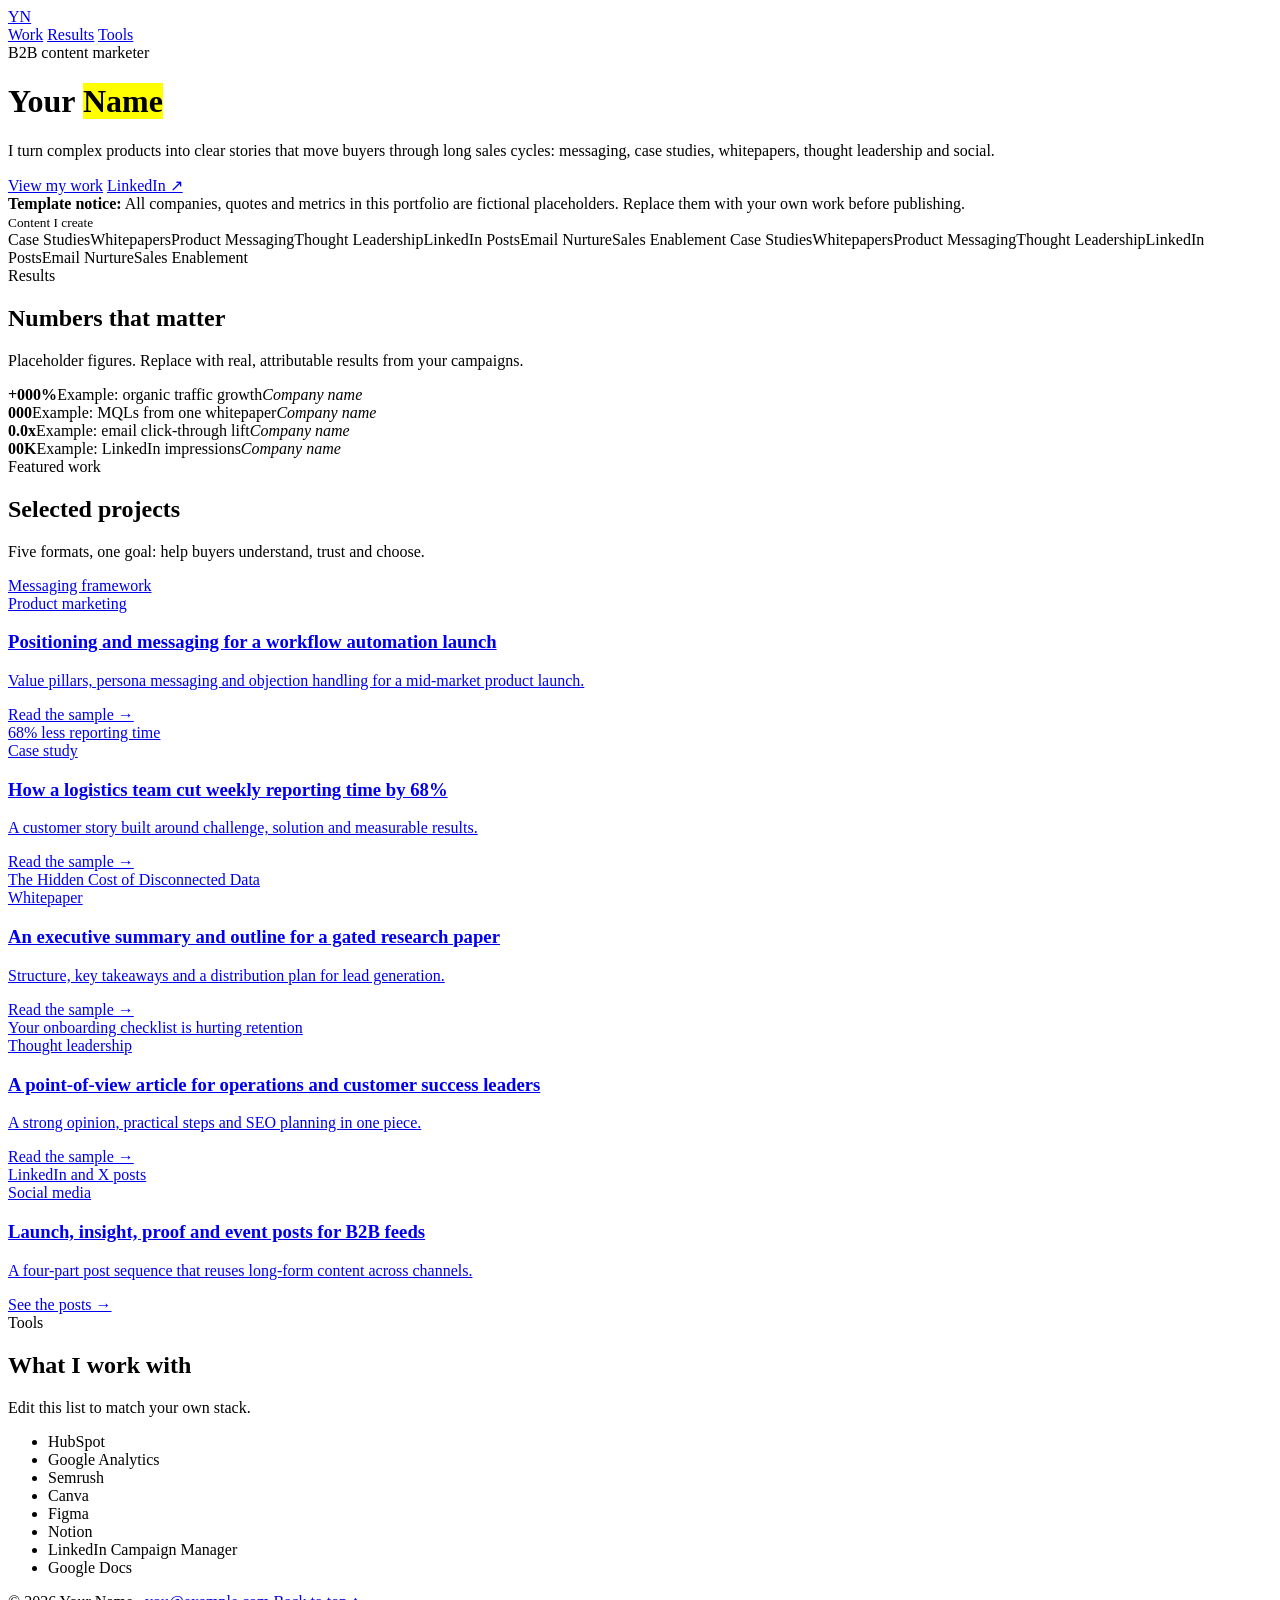
==== index.html @ 225fb0d8 "Add files via upload" ====
<!doctype html>
<html lang="en">
<head>
<meta charset="utf-8">
<meta name="viewport" content="width=device-width, initial-scale=1">
<title>Your Name | B2B Marketing Content Portfolio</title>
<meta name="description" content="B2B content marketer specializing in product marketing, case studies, whitepapers, thought leadership and social media.">
<link rel="stylesheet" href="assets/style.css">
</head>
<body id="top">
<header class="site">
  <div class="wrap">
    <a class="brand" href="#top" aria-label="Back to top">YN</a>
    <nav>
      <a href="#work">Work</a>
      <a href="#results">Results</a>
      <a href="#tools">Tools</a>
    </nav>
  </div>
</header>

<main>
  <div class="wrap hero">
    <span class="eyebrow">B2B content marketer</span>
    <h1>Your <mark>Name</mark></h1>
    <p class="lead">I turn complex products into clear stories that move buyers through long sales cycles: messaging, case studies, whitepapers, thought leadership and social.</p>
    <a class="btn" href="#work">View my work</a>
    <a class="btn ghost" href="https://www.linkedin.com/in/your-profile">LinkedIn &#8599;</a>
    <div class="notice"><strong>Template notice:</strong> All companies, quotes and metrics in this portfolio are fictional placeholders. Replace them with your own work before publishing.</div>
  </div>

  <div class="strip" aria-label="Formats and industries">
    <small>Content I create</small>
    <div class="track">
      <span>Case Studies</span><span>Whitepapers</span><span>Product Messaging</span><span>Thought Leadership</span><span>LinkedIn Posts</span><span>Email Nurture</span><span>Sales Enablement</span>
      <span>Case Studies</span><span>Whitepapers</span><span>Product Messaging</span><span>Thought Leadership</span><span>LinkedIn Posts</span><span>Email Nurture</span><span>Sales Enablement</span>
    </div>
  </div>

  <div class="wrap">
    <section id="results">
      <span class="eyebrow">Results</span>
      <h2>Numbers that matter</h2>
      <p class="sub">Placeholder figures. Replace with real, attributable results from your campaigns.</p>
      <div class="metrics">
        <div class="metric"><b>+000%</b><span>Example: organic traffic growth</span><em>Company name</em></div>
        <div class="metric"><b>000</b><span>Example: MQLs from one whitepaper</span><em>Company name</em></div>
        <div class="metric"><b>0.0x</b><span>Example: email click-through lift</span><em>Company name</em></div>
        <div class="metric"><b>00K</b><span>Example: LinkedIn impressions</span><em>Company name</em></div>
      </div>
    </section>

    <section id="work">
      <span class="eyebrow">Featured work</span>
      <h2>Selected projects</h2>
      <p class="sub">Five formats, one goal: help buyers understand, trust and choose.</p>

      <a class="work-row" href="work/product-messaging.html">
        <div class="thumb t1">Messaging framework</div>
        <div>
          <span class="tag">Product marketing</span>
          <h3>Positioning and messaging for a workflow automation launch</h3>
          <p>Value pillars, persona messaging and objection handling for a mid-market product launch.</p>
          <span class="more">Read the sample &rarr;</span>
        </div>
      </a>

      <a class="work-row" href="work/case-study.html">
        <div class="thumb t2">68% less reporting time</div>
        <div>
          <span class="tag">Case study</span>
          <h3>How a logistics team cut weekly reporting time by 68%</h3>
          <p>A customer story built around challenge, solution and measurable results.</p>
          <span class="more">Read the sample &rarr;</span>
        </div>
      </a>

      <a class="work-row" href="work/whitepaper.html">
        <div class="thumb t3">The Hidden Cost of Disconnected Data</div>
        <div>
          <span class="tag">Whitepaper</span>
          <h3>An executive summary and outline for a gated research paper</h3>
          <p>Structure, key takeaways and a distribution plan for lead generation.</p>
          <span class="more">Read the sample &rarr;</span>
        </div>
      </a>

      <a class="work-row" href="work/blog-post.html">
        <div class="thumb t4">Your onboarding checklist is hurting retention</div>
        <div>
          <span class="tag">Thought leadership</span>
          <h3>A point-of-view article for operations and customer success leaders</h3>
          <p>A strong opinion, practical steps and SEO planning in one piece.</p>
          <span class="more">Read the sample &rarr;</span>
        </div>
      </a>

      <a class="work-row" href="work/social-posts.html">
        <div class="thumb t5">LinkedIn and X posts</div>
        <div>
          <span class="tag">Social media</span>
          <h3>Launch, insight, proof and event posts for B2B feeds</h3>
          <p>A four-part post sequence that reuses long-form content across channels.</p>
          <span class="more">See the posts &rarr;</span>
        </div>
      </a>
    </section>

    <section id="tools">
      <span class="eyebrow">Tools</span>
      <h2>What I work with</h2>
      <p class="sub">Edit this list to match your own stack.</p>
      <ul class="tools">
        <li>HubSpot</li><li>Google Analytics</li><li>Semrush</li><li>Canva</li><li>Figma</li><li>Notion</li><li>LinkedIn Campaign Manager</li><li>Google Docs</li>
      </ul>
    </section>
  </div>
</main>

<footer>
  <div class="wrap">
    <span>&copy; 2026 Your Name &middot; <a href="mailto:you@example.com">you@example.com</a></span>
    <a href="#top">Back to top &uarr;</a>
  </div>
</footer>
</body>
</html>
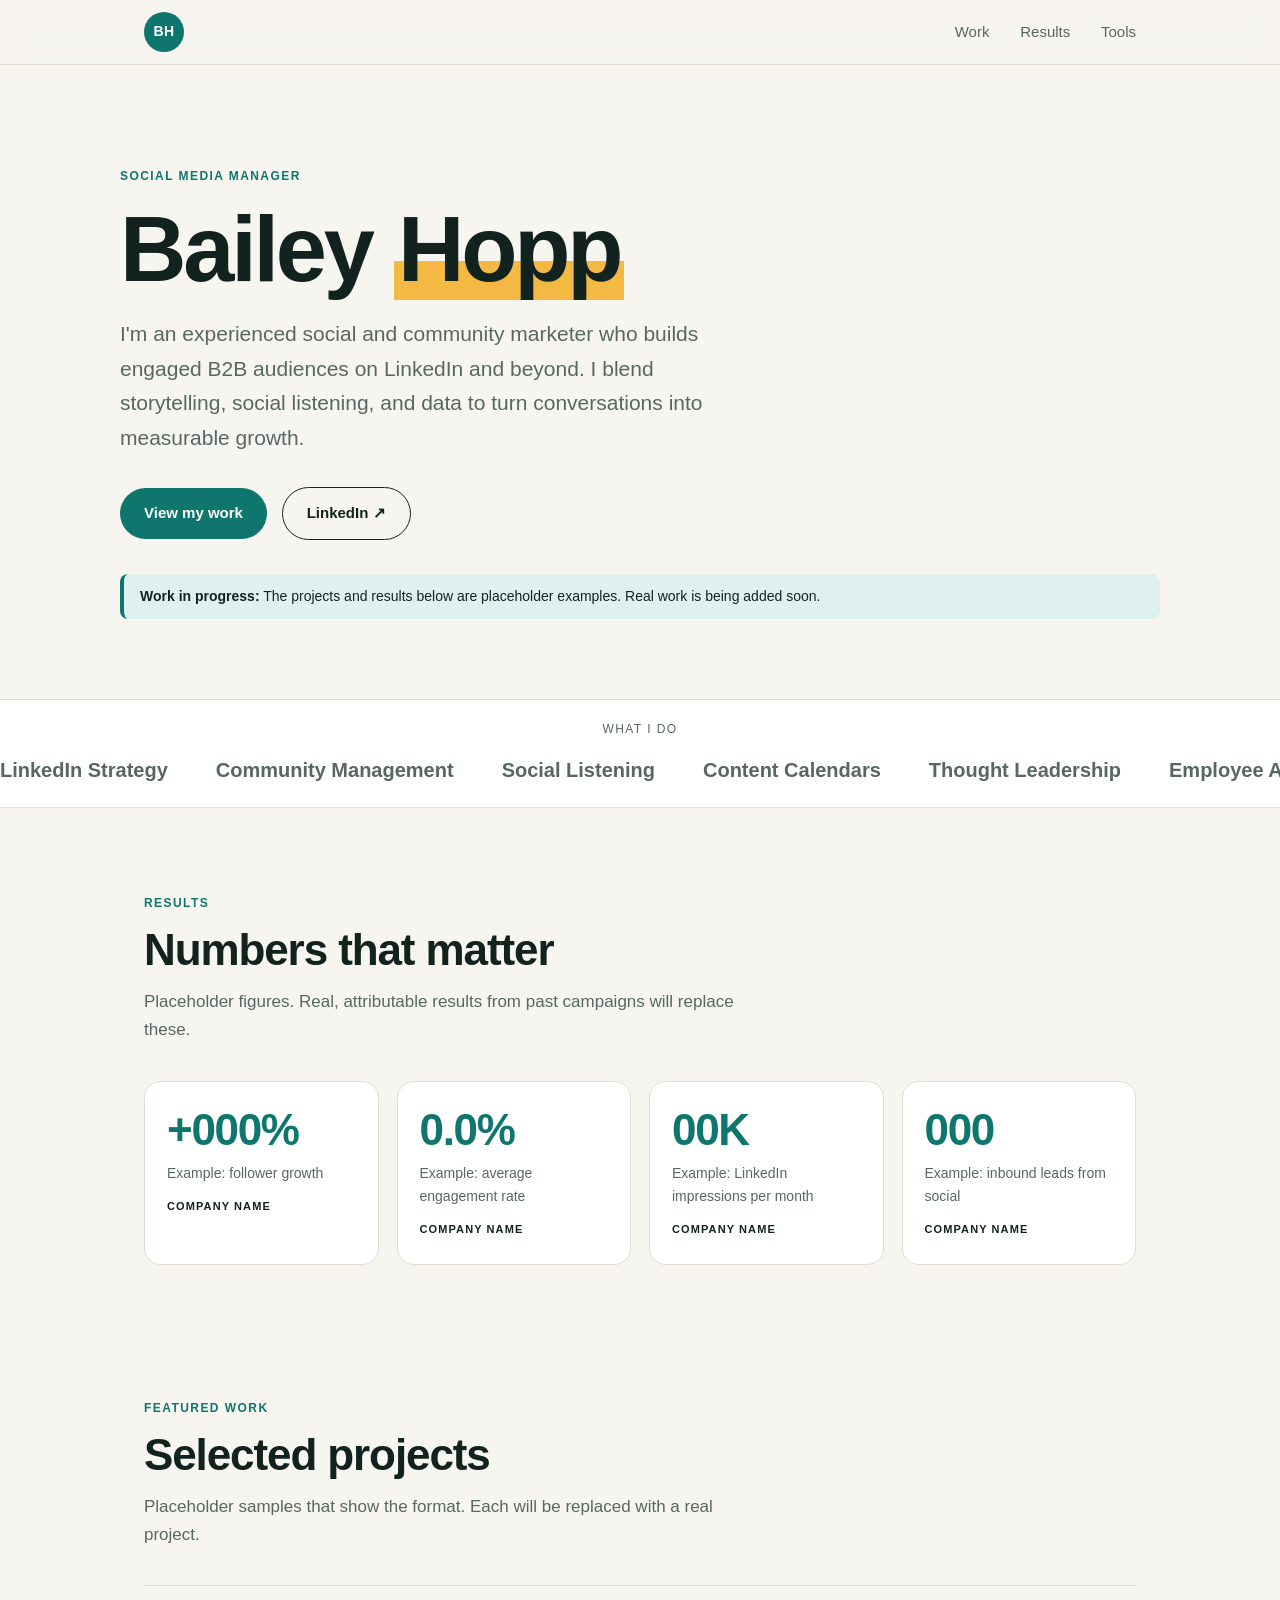
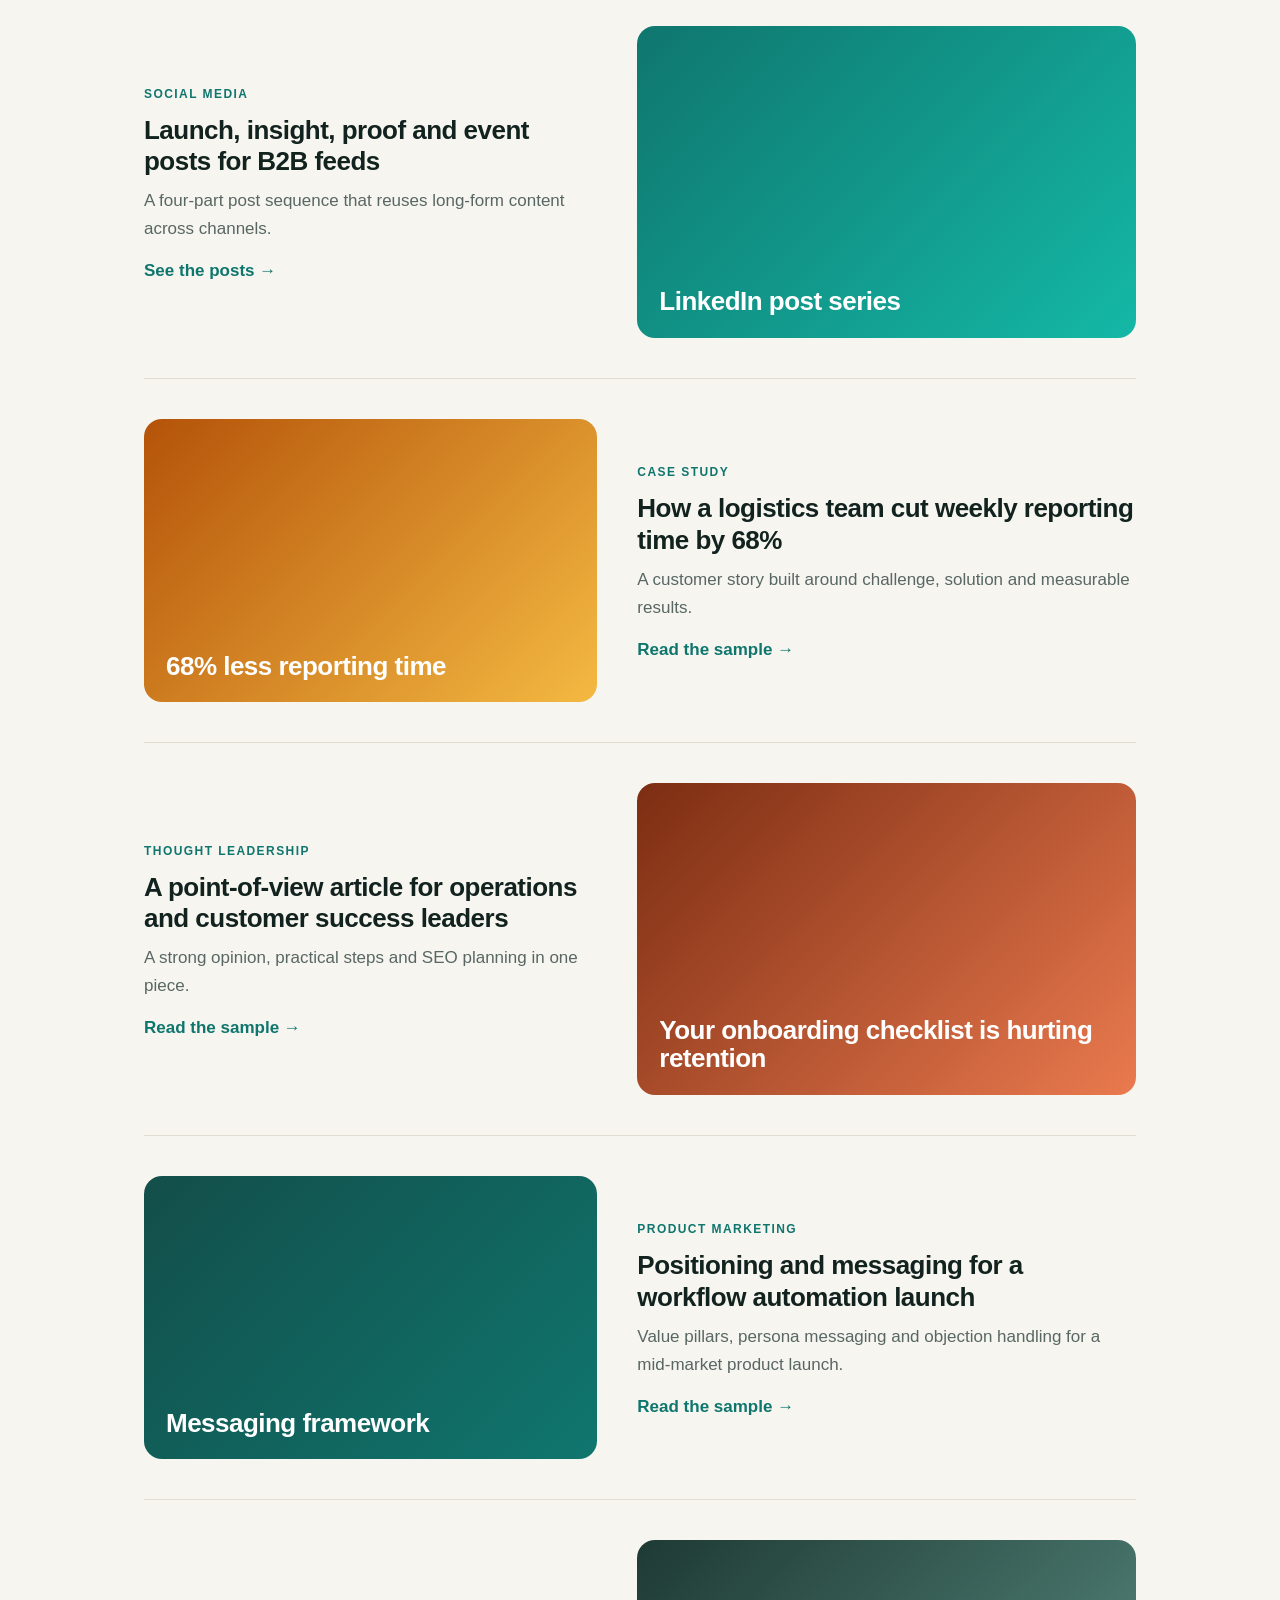
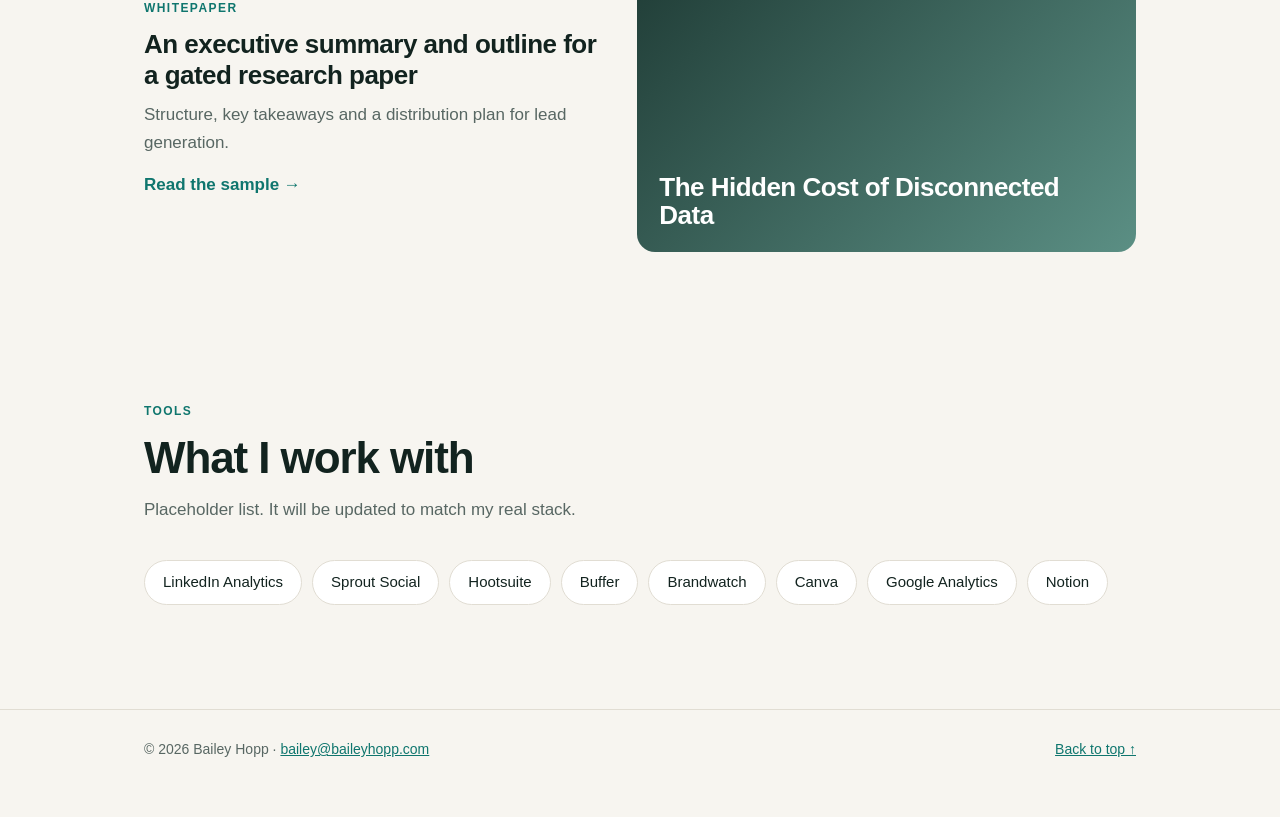
==== commit c16103d7: "Add files via upload" ====
--- a/index.html
+++ b/index.html
@@ -3,14 +3,14 @@
 <head>
 <meta charset="utf-8">
 <meta name="viewport" content="width=device-width, initial-scale=1">
-<title>Your Name | B2B Marketing Content Portfolio</title>
-<meta name="description" content="B2B content marketer specializing in product marketing, case studies, whitepapers, thought leadership and social media.">
+<title>Bailey Hopp | Social Media Manager</title>
+<meta name="description" content="Bailey Hopp is a social and community marketer who builds engaged B2B audiences on LinkedIn and beyond.">
 <link rel="stylesheet" href="assets/style.css">
 </head>
 <body id="top">
 <header class="site">
   <div class="wrap">
-    <a class="brand" href="#top" aria-label="Back to top">YN</a>
+    <a class="brand" href="#top" aria-label="Back to top">BH</a>
     <nav>
       <a href="#work">Work</a>
       <a href="#results">Results</a>
@@ -21,19 +21,19 @@
 
 <main>
   <div class="wrap hero">
-    <span class="eyebrow">B2B content marketer</span>
-    <h1>Your <mark>Name</mark></h1>
-    <p class="lead">I turn complex products into clear stories that move buyers through long sales cycles: messaging, case studies, whitepapers, thought leadership and social.</p>
+    <span class="eyebrow">Social Media Manager</span>
+    <h1>Bailey <mark>Hopp</mark></h1>
+    <p class="lead">I'm an experienced social and community marketer who builds engaged B2B audiences on LinkedIn and beyond. I blend storytelling, social listening, and data to turn conversations into measurable growth.</p>
     <a class="btn" href="#work">View my work</a>
-    <a class="btn ghost" href="https://www.linkedin.com/in/your-profile">LinkedIn &#8599;</a>
-    <div class="notice"><strong>Template notice:</strong> All companies, quotes and metrics in this portfolio are fictional placeholders. Replace them with your own work before publishing.</div>
+    <a class="btn ghost" href="https://www.linkedin.com/in/bailey-hopp/">LinkedIn &#8599;</a>
+    <div class="notice"><strong>Work in progress:</strong> The projects and results below are placeholder examples. Real work is being added soon.</div>
   </div>
 
-  <div class="strip" aria-label="Formats and industries">
-    <small>Content I create</small>
+  <div class="strip" aria-label="Areas of focus">
+    <small>What I do</small>
     <div class="track">
-      <span>Case Studies</span><span>Whitepapers</span><span>Product Messaging</span><span>Thought Leadership</span><span>LinkedIn Posts</span><span>Email Nurture</span><span>Sales Enablement</span>
-      <span>Case Studies</span><span>Whitepapers</span><span>Product Messaging</span><span>Thought Leadership</span><span>LinkedIn Posts</span><span>Email Nurture</span><span>Sales Enablement</span>
+      <span>LinkedIn Strategy</span><span>Community Management</span><span>Social Listening</span><span>Content Calendars</span><span>Thought Leadership</span><span>Employee Advocacy</span><span>Analytics &amp; Reporting</span>
+      <span>LinkedIn Strategy</span><span>Community Management</span><span>Social Listening</span><span>Content Calendars</span><span>Thought Leadership</span><span>Employee Advocacy</span><span>Analytics &amp; Reporting</span>
     </div>
   </div>
 
@@ -41,27 +41,27 @@
     <section id="results">
       <span class="eyebrow">Results</span>
       <h2>Numbers that matter</h2>
-      <p class="sub">Placeholder figures. Replace with real, attributable results from your campaigns.</p>
+      <p class="sub">Placeholder figures. Real, attributable results from past campaigns will replace these.</p>
       <div class="metrics">
-        <div class="metric"><b>+000%</b><span>Example: organic traffic growth</span><em>Company name</em></div>
-        <div class="metric"><b>000</b><span>Example: MQLs from one whitepaper</span><em>Company name</em></div>
-        <div class="metric"><b>0.0x</b><span>Example: email click-through lift</span><em>Company name</em></div>
-        <div class="metric"><b>00K</b><span>Example: LinkedIn impressions</span><em>Company name</em></div>
+        <div class="metric"><b>+000%</b><span>Example: follower growth</span><em>Company name</em></div>
+        <div class="metric"><b>0.0%</b><span>Example: average engagement rate</span><em>Company name</em></div>
+        <div class="metric"><b>00K</b><span>Example: LinkedIn impressions per month</span><em>Company name</em></div>
+        <div class="metric"><b>000</b><span>Example: inbound leads from social</span><em>Company name</em></div>
       </div>
     </section>
 
     <section id="work">
       <span class="eyebrow">Featured work</span>
       <h2>Selected projects</h2>
-      <p class="sub">Five formats, one goal: help buyers understand, trust and choose.</p>
+      <p class="sub">Placeholder samples that show the format. Each will be replaced with a real project.</p>
 
-      <a class="work-row" href="work/product-messaging.html">
-        <div class="thumb t1">Messaging framework</div>
+      <a class="work-row" href="work/social-posts.html">
+        <div class="thumb t1">LinkedIn post series</div>
         <div>
-          <span class="tag">Product marketing</span>
-          <h3>Positioning and messaging for a workflow automation launch</h3>
-          <p>Value pillars, persona messaging and objection handling for a mid-market product launch.</p>
-          <span class="more">Read the sample &rarr;</span>
+          <span class="tag">Social media</span>
+          <h3>Launch, insight, proof and event posts for B2B feeds</h3>
+          <p>A four-part post sequence that reuses long-form content across channels.</p>
+          <span class="more">See the posts &rarr;</span>
         </div>
       </a>
 
@@ -71,16 +71,6 @@
           <span class="tag">Case study</span>
           <h3>How a logistics team cut weekly reporting time by 68%</h3>
           <p>A customer story built around challenge, solution and measurable results.</p>
-          <span class="more">Read the sample &rarr;</span>
-        </div>
-      </a>
-
-      <a class="work-row" href="work/whitepaper.html">
-        <div class="thumb t3">The Hidden Cost of Disconnected Data</div>
-        <div>
-          <span class="tag">Whitepaper</span>
-          <h3>An executive summary and outline for a gated research paper</h3>
-          <p>Structure, key takeaways and a distribution plan for lead generation.</p>
           <span class="more">Read the sample &rarr;</span>
         </div>
       </a>
@@ -95,13 +85,23 @@
         </div>
       </a>
 
-      <a class="work-row" href="work/social-posts.html">
-        <div class="thumb t5">LinkedIn and X posts</div>
+      <a class="work-row" href="work/product-messaging.html">
+        <div class="thumb t3">Messaging framework</div>
         <div>
-          <span class="tag">Social media</span>
-          <h3>Launch, insight, proof and event posts for B2B feeds</h3>
-          <p>A four-part post sequence that reuses long-form content across channels.</p>
-          <span class="more">See the posts &rarr;</span>
+          <span class="tag">Product marketing</span>
+          <h3>Positioning and messaging for a workflow automation launch</h3>
+          <p>Value pillars, persona messaging and objection handling for a mid-market product launch.</p>
+          <span class="more">Read the sample &rarr;</span>
+        </div>
+      </a>
+
+      <a class="work-row" href="work/whitepaper.html">
+        <div class="thumb t5">The Hidden Cost of Disconnected Data</div>
+        <div>
+          <span class="tag">Whitepaper</span>
+          <h3>An executive summary and outline for a gated research paper</h3>
+          <p>Structure, key takeaways and a distribution plan for lead generation.</p>
+          <span class="more">Read the sample &rarr;</span>
         </div>
       </a>
     </section>
@@ -109,9 +109,9 @@
     <section id="tools">
       <span class="eyebrow">Tools</span>
       <h2>What I work with</h2>
-      <p class="sub">Edit this list to match your own stack.</p>
+      <p class="sub">Placeholder list. It will be updated to match my real stack.</p>
       <ul class="tools">
-        <li>HubSpot</li><li>Google Analytics</li><li>Semrush</li><li>Canva</li><li>Figma</li><li>Notion</li><li>LinkedIn Campaign Manager</li><li>Google Docs</li>
+        <li>LinkedIn Analytics</li><li>Sprout Social</li><li>Hootsuite</li><li>Buffer</li><li>Brandwatch</li><li>Canva</li><li>Google Analytics</li><li>Notion</li>
       </ul>
     </section>
   </div>
@@ -119,7 +119,7 @@
 
 <footer>
   <div class="wrap">
-    <span>&copy; 2026 Your Name &middot; <a href="mailto:you@example.com">you@example.com</a></span>
+    <span>&copy; 2026 Bailey Hopp &middot; <a href="mailto:bailey@baileyhopp.com">bailey@baileyhopp.com</a></span>
     <a href="#top">Back to top &uarr;</a>
   </div>
 </footer>
--- a/assets/style.css
+++ b/assets/style.css
@@ -0,0 +1,109 @@
+:root {
+  --bg: #f7f5f0;
+  --surface: #ffffff;
+  --ink: #12231f;
+  --muted: #586763;
+  --accent: #0f766e;
+  --accent-ink: #ffffff;
+  --accent-soft: #dff1ee;
+  --highlight: #f4b942;
+  --line: #e1ddd3;
+  --max: 1040px;
+  --sans: "Inter", -apple-system, BlinkMacSystemFont, "Segoe UI", Helvetica, Arial, sans-serif;
+  --serif: Georgia, "Times New Roman", serif;
+}
+@media (prefers-color-scheme: dark) {
+  :root {
+    --bg: #0d1816;
+    --surface: #142421;
+    --ink: #eef3f1;
+    --muted: #9bb0aa;
+    --accent: #3fc1b2;
+    --accent-ink: #06201c;
+    --accent-soft: #163733;
+    --highlight: #f4b942;
+    --line: #25403b;
+  }
+}
+* { box-sizing: border-box; }
+html { scroll-behavior: smooth; }
+body { margin: 0; background: var(--bg); color: var(--ink); font: 17px/1.65 var(--sans); }
+a { color: var(--accent); }
+.wrap { max-width: var(--max); margin: 0 auto; padding: 0 24px; }
+
+/* Navigation */
+header.site { position: sticky; top: 0; z-index: 10; background: color-mix(in srgb, var(--bg) 88%, transparent); backdrop-filter: blur(10px); border-bottom: 1px solid var(--line); }
+header.site .wrap { display: flex; justify-content: space-between; align-items: center; height: 64px; }
+a.brand { display: inline-flex; align-items: center; justify-content: center; width: 40px; height: 40px; border-radius: 50%; background: var(--accent); color: var(--accent-ink); font-weight: 800; font-size: 14px; letter-spacing: .02em; text-decoration: none; }
+nav a { margin-left: 26px; font-size: 15px; font-weight: 500; text-decoration: none; color: var(--muted); }
+nav a:hover { color: var(--accent); }
+
+/* Hero */
+.hero { padding: 96px 0 56px; }
+.eyebrow, .tag { display: inline-block; font-size: 12px; font-weight: 700; letter-spacing: .12em; text-transform: uppercase; color: var(--accent); }
+.hero h1 { font-size: clamp(44px, 8vw, 92px); line-height: 1.02; letter-spacing: -0.035em; margin: 14px 0 20px; }
+.hero h1 mark { background: linear-gradient(transparent 62%, var(--highlight) 62%); color: inherit; padding: 0 4px; }
+.hero p.lead { font-size: 21px; color: var(--muted); max-width: 620px; margin: 0 0 32px; }
+.btn { display: inline-block; padding: 13px 24px; border-radius: 999px; background: var(--accent); color: var(--accent-ink); text-decoration: none; font-weight: 600; font-size: 15px; margin: 0 10px 10px 0; transition: transform .15s; }
+.btn:hover { transform: translateY(-2px); }
+.btn.ghost { background: transparent; color: var(--ink); border: 1.5px solid var(--ink); }
+.notice { background: var(--accent-soft); border-left: 4px solid var(--accent); padding: 12px 16px; border-radius: 8px; font-size: 14px; line-height: 1.5; margin: 24px 0; }
+
+/* Scrolling strip */
+.strip { border-block: 1px solid var(--line); overflow: hidden; padding: 20px 0; background: var(--surface); }
+.strip small { display: block; text-align: center; font-size: 12px; letter-spacing: .12em; text-transform: uppercase; color: var(--muted); margin-bottom: 14px; }
+.track { display: flex; gap: 48px; width: max-content; animation: scroll 30s linear infinite; }
+.track span { font-weight: 700; font-size: 20px; color: var(--muted); white-space: nowrap; }
+@keyframes scroll { to { transform: translateX(-50%); } }
+@media (prefers-reduced-motion: reduce) { .track { animation: none; flex-wrap: wrap; width: auto; justify-content: center; } }
+
+/* Sections */
+section { padding: 80px 0 24px; }
+section h2 { font-size: clamp(30px, 4vw, 44px); line-height: 1.1; letter-spacing: -0.025em; margin: 10px 0 14px; }
+section p.sub { color: var(--muted); max-width: 600px; margin: 0 0 36px; }
+
+/* Stat grid */
+.metrics { display: grid; grid-template-columns: repeat(auto-fit, minmax(200px, 1fr)); gap: 18px; margin: 24px 0; }
+.metric { background: var(--surface); border: 1px solid var(--line); border-radius: 16px; padding: 26px 22px; }
+.metric b { display: block; font-size: 44px; line-height: 1; letter-spacing: -0.03em; color: var(--accent); }
+.metric span { display: block; margin-top: 10px; font-size: 14px; color: var(--muted); }
+.metric em { display: block; margin-top: 12px; font-style: normal; font-size: 11px; font-weight: 700; letter-spacing: .1em; text-transform: uppercase; }
+
+/* Featured work rows */
+.work-row { display: grid; grid-template-columns: 1fr 1.1fr; gap: 40px; align-items: center; padding: 40px 0; border-top: 1px solid var(--line); text-decoration: none; color: var(--ink); }
+.work-row:nth-child(even) .thumb { order: 2; }
+.work-row .thumb { aspect-ratio: 16 / 10; border-radius: 18px; display: flex; align-items: flex-end; padding: 22px; font-weight: 800; font-size: 26px; line-height: 1.1; letter-spacing: -0.02em; color: var(--accent-ink); transition: transform .2s; }
+.work-row:hover .thumb { transform: scale(1.015); }
+.t1 { background: linear-gradient(135deg, #0f766e, #14b8a6); }
+.t2 { background: linear-gradient(135deg, #b45309, #f4b942); color: #1d1405; }
+.t3 { background: linear-gradient(135deg, #134e4a, #0f766e); }
+.t4 { background: linear-gradient(135deg, #7c2d12, #ea7a4f); }
+.t5 { background: linear-gradient(135deg, #1e3a34, #5b8f84); }
+.work-row h3 { font-size: 26px; line-height: 1.2; letter-spacing: -0.02em; margin: 8px 0 10px; }
+.work-row p { color: var(--muted); margin: 0 0 14px; }
+.work-row .more { font-weight: 600; color: var(--accent); }
+@media (max-width: 760px) { .work-row { grid-template-columns: 1fr; gap: 20px; } .work-row:nth-child(even) .thumb { order: 0; } }
+
+/* Tools list */
+.tools { list-style: none; padding: 0; margin: 0; display: flex; flex-wrap: wrap; gap: 10px; }
+.tools li { padding: 9px 18px; border: 1px solid var(--line); background: var(--surface); border-radius: 999px; font-size: 15px; font-weight: 500; }
+
+/* Footer */
+footer { margin-top: 80px; border-top: 1px solid var(--line); padding: 28px 0 56px; color: var(--muted); font-size: 14px; }
+footer .wrap { display: flex; justify-content: space-between; flex-wrap: wrap; gap: 10px; }
+
+/* Case study / sample pages */
+article { max-width: 760px; margin: 0 auto; padding: 56px 0 24px; }
+article h1 { font-size: clamp(32px, 5vw, 48px); line-height: 1.1; margin: 10px 0 14px; letter-spacing: -0.03em; }
+article h2 { font-size: 26px; margin: 42px 0 10px; letter-spacing: -0.02em; }
+article h3 { font-size: 19px; margin: 26px 0 6px; }
+article .meta { color: var(--muted); font-size: 14px; margin-bottom: 28px; }
+article p, article li { font-family: var(--serif); font-size: 18px; }
+blockquote { margin: 28px 0; padding: 6px 0 6px 22px; border-left: 4px solid var(--highlight); font: italic 22px/1.5 var(--serif); }
+blockquote cite { display: block; font: 14px var(--sans); font-style: normal; color: var(--muted); margin-top: 8px; }
+table { width: 100%; border-collapse: collapse; font-size: 15px; margin: 18px 0; }
+th, td { text-align: left; padding: 11px 12px; border-bottom: 1px solid var(--line); vertical-align: top; }
+th { background: var(--accent-soft); }
+.social { background: var(--surface); border: 1px solid var(--line); border-radius: 16px; padding: 20px 22px; margin: 18px 0; font-size: 15.5px; white-space: pre-line; }
+.social .tag { display: block; margin-bottom: 8px; }
+.back { font-size: 14px; font-weight: 600; text-decoration: none; }
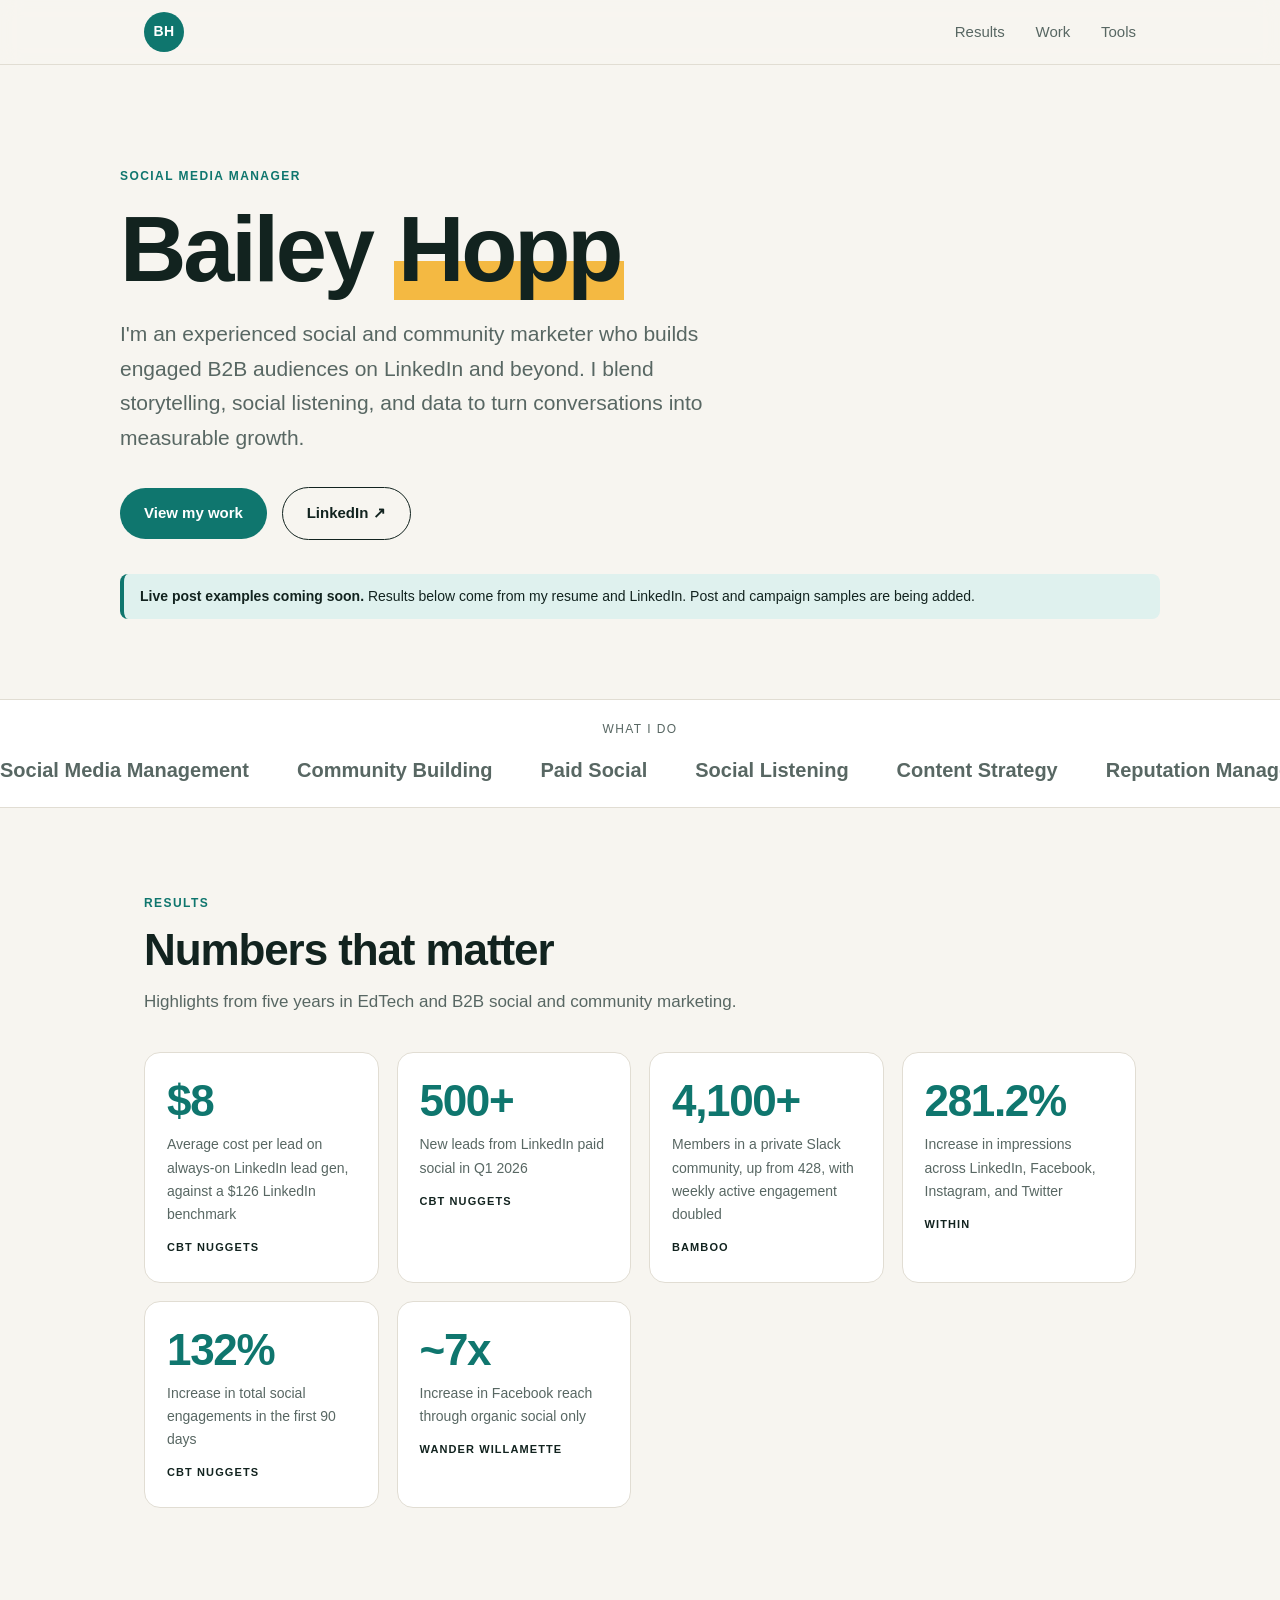
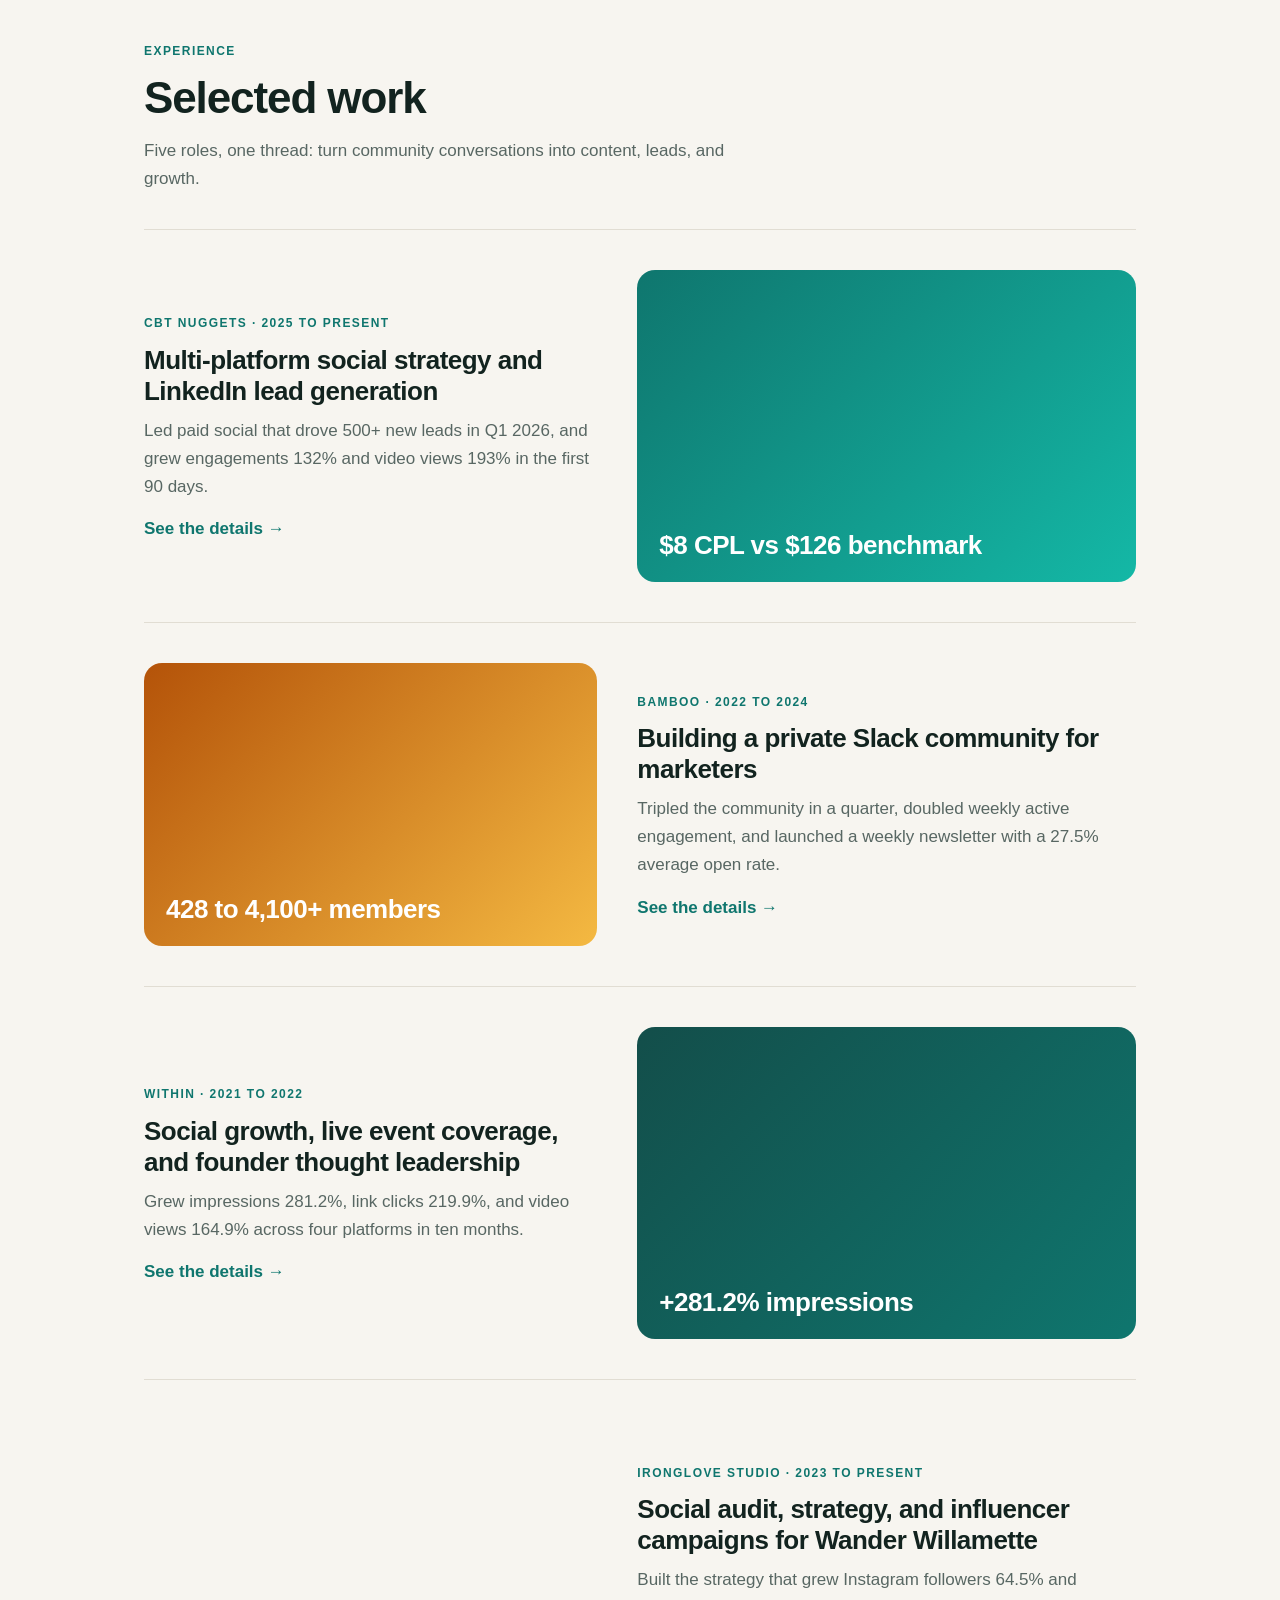
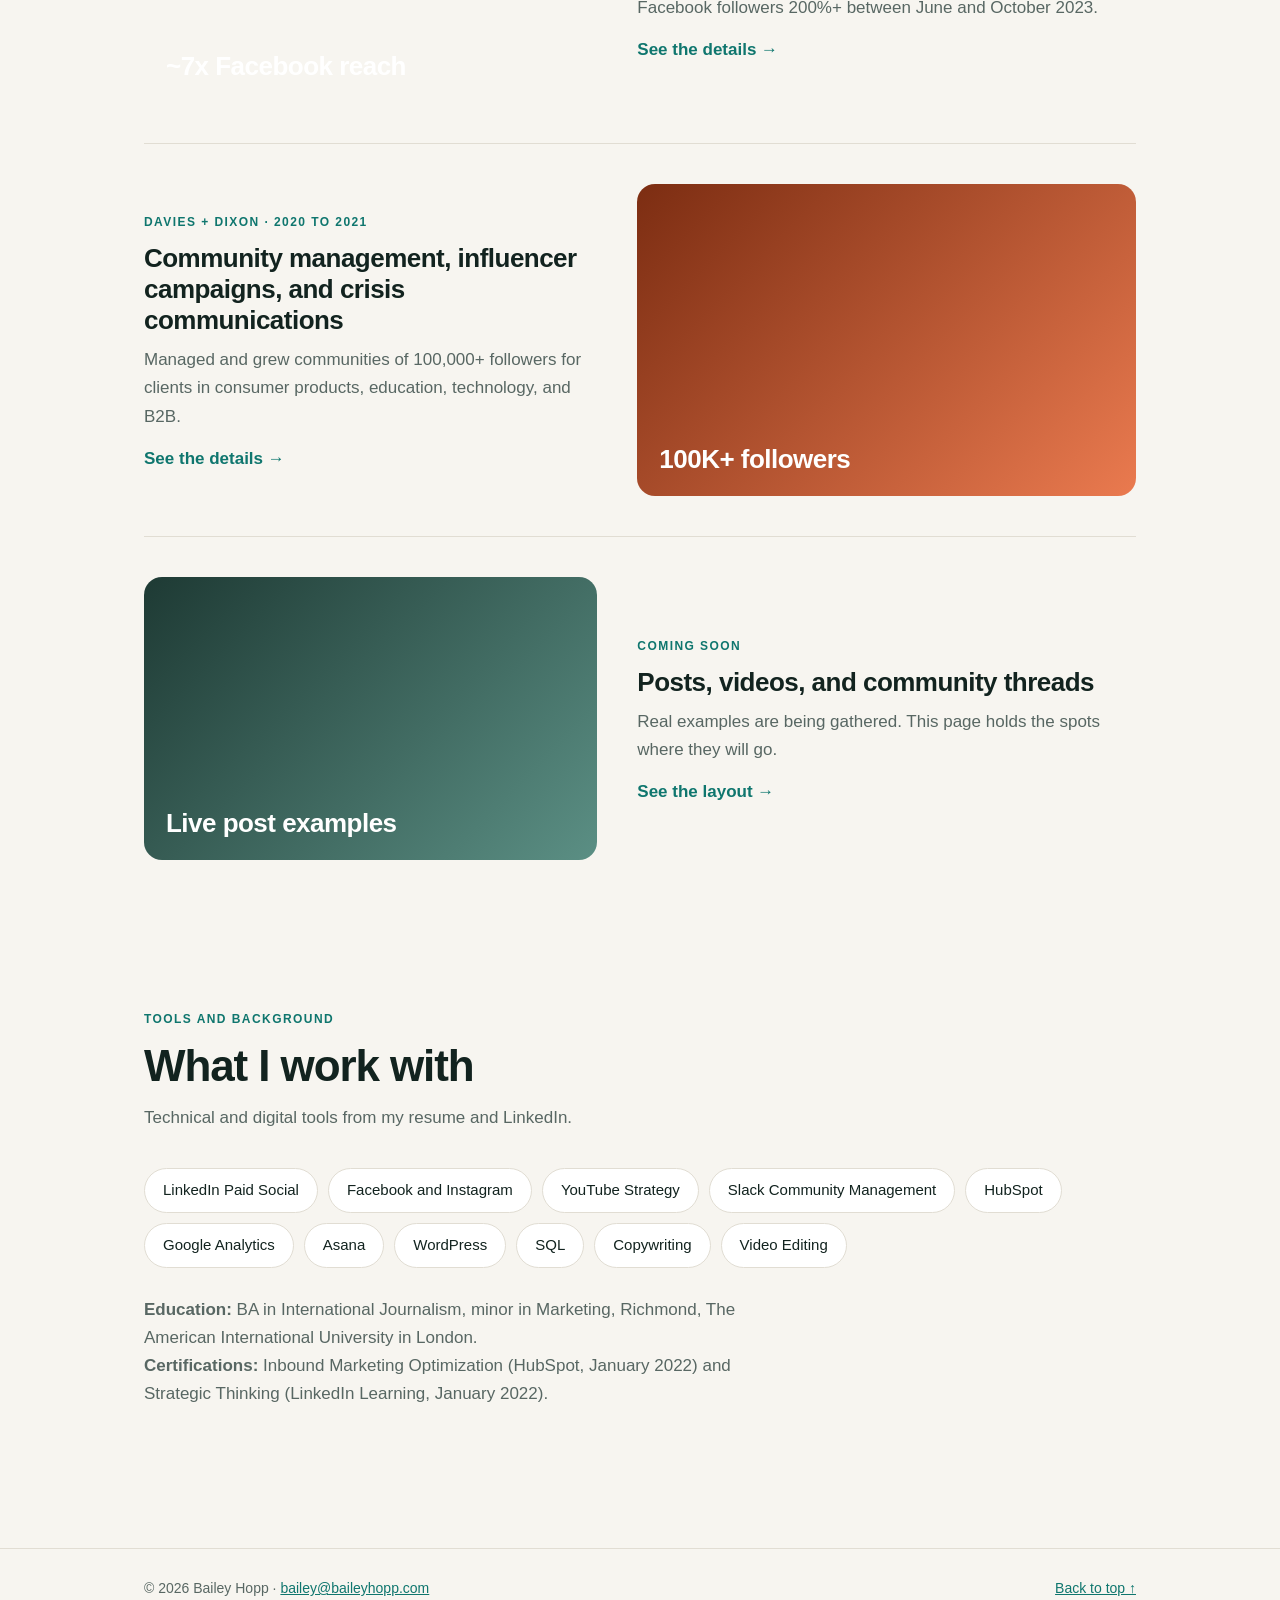
==== commit 64fa3b2b: "Update index.html" ====
--- a/index.html
+++ b/index.html
@@ -12,8 +12,8 @@
   <div class="wrap">
     <a class="brand" href="#top" aria-label="Back to top">BH</a>
     <nav>
+      <a href="#results">Results</a>
       <a href="#work">Work</a>
-      <a href="#results">Results</a>
       <a href="#tools">Tools</a>
     </nav>
   </div>
@@ -26,14 +26,14 @@
     <p class="lead">I'm an experienced social and community marketer who builds engaged B2B audiences on LinkedIn and beyond. I blend storytelling, social listening, and data to turn conversations into measurable growth.</p>
     <a class="btn" href="#work">View my work</a>
     <a class="btn ghost" href="https://www.linkedin.com/in/bailey-hopp/">LinkedIn &#8599;</a>
-    <div class="notice"><strong>Work in progress:</strong> The projects and results below are placeholder examples. Real work is being added soon.</div>
+    <div class="notice"><strong>Live post examples coming soon.</strong> Results below come from my resume and LinkedIn. Post and campaign samples are being added.</div>
   </div>
 
   <div class="strip" aria-label="Areas of focus">
     <small>What I do</small>
     <div class="track">
-      <span>LinkedIn Strategy</span><span>Community Management</span><span>Social Listening</span><span>Content Calendars</span><span>Thought Leadership</span><span>Employee Advocacy</span><span>Analytics &amp; Reporting</span>
-      <span>LinkedIn Strategy</span><span>Community Management</span><span>Social Listening</span><span>Content Calendars</span><span>Thought Leadership</span><span>Employee Advocacy</span><span>Analytics &amp; Reporting</span>
+      <span>Social Media Management</span><span>Community Building</span><span>Paid Social</span><span>Social Listening</span><span>Content Strategy</span><span>Reputation Management</span><span>Influencer Campaigns</span><span>Audience Engagement</span>
+      <span>Social Media Management</span><span>Community Building</span><span>Paid Social</span><span>Social Listening</span><span>Content Strategy</span><span>Reputation Management</span><span>Influencer Campaigns</span><span>Audience Engagement</span>
     </div>
   </div>
 
@@ -41,78 +41,94 @@
     <section id="results">
       <span class="eyebrow">Results</span>
       <h2>Numbers that matter</h2>
-      <p class="sub">Placeholder figures. Real, attributable results from past campaigns will replace these.</p>
+      <p class="sub">Highlights from five years in EdTech and B2B social and community marketing.</p>
       <div class="metrics">
-        <div class="metric"><b>+000%</b><span>Example: follower growth</span><em>Company name</em></div>
-        <div class="metric"><b>0.0%</b><span>Example: average engagement rate</span><em>Company name</em></div>
-        <div class="metric"><b>00K</b><span>Example: LinkedIn impressions per month</span><em>Company name</em></div>
-        <div class="metric"><b>000</b><span>Example: inbound leads from social</span><em>Company name</em></div>
+        <div class="metric"><b>$8</b><span>Average cost per lead on always-on LinkedIn lead gen, against a $126 LinkedIn benchmark</span><em>CBT Nuggets</em></div>
+        <div class="metric"><b>500+</b><span>New leads from LinkedIn paid social in Q1 2026</span><em>CBT Nuggets</em></div>
+        <div class="metric"><b>4,100+</b><span>Members in a private Slack community, up from 428, with weekly active engagement doubled</span><em>Bamboo</em></div>
+        <div class="metric"><b>281.2%</b><span>Increase in impressions across LinkedIn, Facebook, Instagram, and Twitter</span><em>WITHIN</em></div>
+        <div class="metric"><b>132%</b><span>Increase in total social engagements in the first 90 days</span><em>CBT Nuggets</em></div>
+        <div class="metric"><b>~7x</b><span>Increase in Facebook reach through organic social only</span><em>Wander Willamette</em></div>
       </div>
     </section>
 
     <section id="work">
-      <span class="eyebrow">Featured work</span>
-      <h2>Selected projects</h2>
-      <p class="sub">Placeholder samples that show the format. Each will be replaced with a real project.</p>
+      <span class="eyebrow">Experience</span>
+      <h2>Selected work</h2>
+      <p class="sub">Five roles, one thread: turn community conversations into content, leads, and growth.</p>
 
-      <a class="work-row" href="work/social-posts.html">
-        <div class="thumb t1">LinkedIn post series</div>
+      <a class="work-row" href="work/cbt-nuggets.html">
+        <div class="thumb t1">$8 CPL vs $126 benchmark</div>
         <div>
-          <span class="tag">Social media</span>
-          <h3>Launch, insight, proof and event posts for B2B feeds</h3>
-          <p>A four-part post sequence that reuses long-form content across channels.</p>
-          <span class="more">See the posts &rarr;</span>
+          <span class="tag">CBT Nuggets &middot; 2025 to present</span>
+          <h3>Multi-platform social strategy and LinkedIn lead generation</h3>
+          <p>Led paid social that drove 500+ new leads in Q1 2026, and grew engagements 132% and video views 193% in the first 90 days.</p>
+          <span class="more">See the details &rarr;</span>
         </div>
       </a>
 
-      <a class="work-row" href="work/case-study.html">
-        <div class="thumb t2">68% less reporting time</div>
+      <a class="work-row" href="work/bamboo.html">
+        <div class="thumb t2">428 to 4,100+ members</div>
         <div>
-          <span class="tag">Case study</span>
-          <h3>How a logistics team cut weekly reporting time by 68%</h3>
-          <p>A customer story built around challenge, solution and measurable results.</p>
-          <span class="more">Read the sample &rarr;</span>
+          <span class="tag">Bamboo &middot; 2022 to 2024</span>
+          <h3>Building a private Slack community for marketers</h3>
+          <p>Tripled the community in a quarter, doubled weekly active engagement, and launched a weekly newsletter with a 27.5% average open rate.</p>
+          <span class="more">See the details &rarr;</span>
         </div>
       </a>
 
-      <a class="work-row" href="work/blog-post.html">
-        <div class="thumb t4">Your onboarding checklist is hurting retention</div>
+      <a class="work-row" href="work/within.html">
+        <div class="thumb t3">+281.2% impressions</div>
         <div>
-          <span class="tag">Thought leadership</span>
-          <h3>A point-of-view article for operations and customer success leaders</h3>
-          <p>A strong opinion, practical steps and SEO planning in one piece.</p>
-          <span class="more">Read the sample &rarr;</span>
+          <span class="tag">WITHIN &middot; 2021 to 2022</span>
+          <h3>Social growth, live event coverage, and founder thought leadership</h3>
+          <p>Grew impressions 281.2%, link clicks 219.9%, and video views 164.9% across four platforms in ten months.</p>
+          <span class="more">See the details &rarr;</span>
         </div>
       </a>
 
-      <a class="work-row" href="work/product-messaging.html">
-        <div class="thumb t3">Messaging framework</div>
+      <a class="work-row" href="work/wander-willamette.html">
+        <div class="thumb t6">~7x Facebook reach</div>
         <div>
-          <span class="tag">Product marketing</span>
-          <h3>Positioning and messaging for a workflow automation launch</h3>
-          <p>Value pillars, persona messaging and objection handling for a mid-market product launch.</p>
-          <span class="more">Read the sample &rarr;</span>
+          <span class="tag">IronGlove Studio &middot; 2023 to present</span>
+          <h3>Social audit, strategy, and influencer campaigns for Wander Willamette</h3>
+          <p>Built the strategy that grew Instagram followers 64.5% and Facebook followers 200%+ between June and October 2023.</p>
+          <span class="more">See the details &rarr;</span>
         </div>
       </a>
 
-      <a class="work-row" href="work/whitepaper.html">
-        <div class="thumb t5">The Hidden Cost of Disconnected Data</div>
+      <a class="work-row" href="work/davies-dixon.html">
+        <div class="thumb t4">100K+ followers</div>
         <div>
-          <span class="tag">Whitepaper</span>
-          <h3>An executive summary and outline for a gated research paper</h3>
-          <p>Structure, key takeaways and a distribution plan for lead generation.</p>
-          <span class="more">Read the sample &rarr;</span>
+          <span class="tag">davies + dixon &middot; 2020 to 2021</span>
+          <h3>Community management, influencer campaigns, and crisis communications</h3>
+          <p>Managed and grew communities of 100,000+ followers for clients in consumer products, education, technology, and B2B.</p>
+          <span class="more">See the details &rarr;</span>
+        </div>
+      </a>
+
+      <a class="work-row" href="work/social-posts.html">
+        <div class="thumb t5">Live post examples</div>
+        <div>
+          <span class="tag">Coming soon</span>
+          <h3>Posts, videos, and community threads</h3>
+          <p>Real examples are being gathered. This page holds the spots where they will go.</p>
+          <span class="more">See the layout &rarr;</span>
         </div>
       </a>
     </section>
 
     <section id="tools">
-      <span class="eyebrow">Tools</span>
+      <span class="eyebrow">Tools and background</span>
       <h2>What I work with</h2>
-      <p class="sub">Placeholder list. It will be updated to match my real stack.</p>
+      <p class="sub">Technical and digital tools from my resume and LinkedIn.</p>
       <ul class="tools">
-        <li>LinkedIn Analytics</li><li>Sprout Social</li><li>Hootsuite</li><li>Buffer</li><li>Brandwatch</li><li>Canva</li><li>Google Analytics</li><li>Notion</li>
+        <li>LinkedIn Paid Social</li><li>Facebook and Instagram</li><li>YouTube Strategy</li><li>Slack Community Management</li><li>HubSpot</li><li>Google Analytics</li><li>Asana</li><li>WordPress</li><li>SQL</li><li>Copywriting</li><li>Video Editing</li>
       </ul>
+      <p class="sub" style="margin-top:28px">
+        <strong>Education:</strong> BA in International Journalism, minor in Marketing, Richmond, The American International University in London.<br>
+        <strong>Certifications:</strong> Inbound Marketing Optimization (HubSpot, January 2022) and Strategic Thinking (LinkedIn Learning, January 2022).
+      </p>
     </section>
   </div>
 </main>
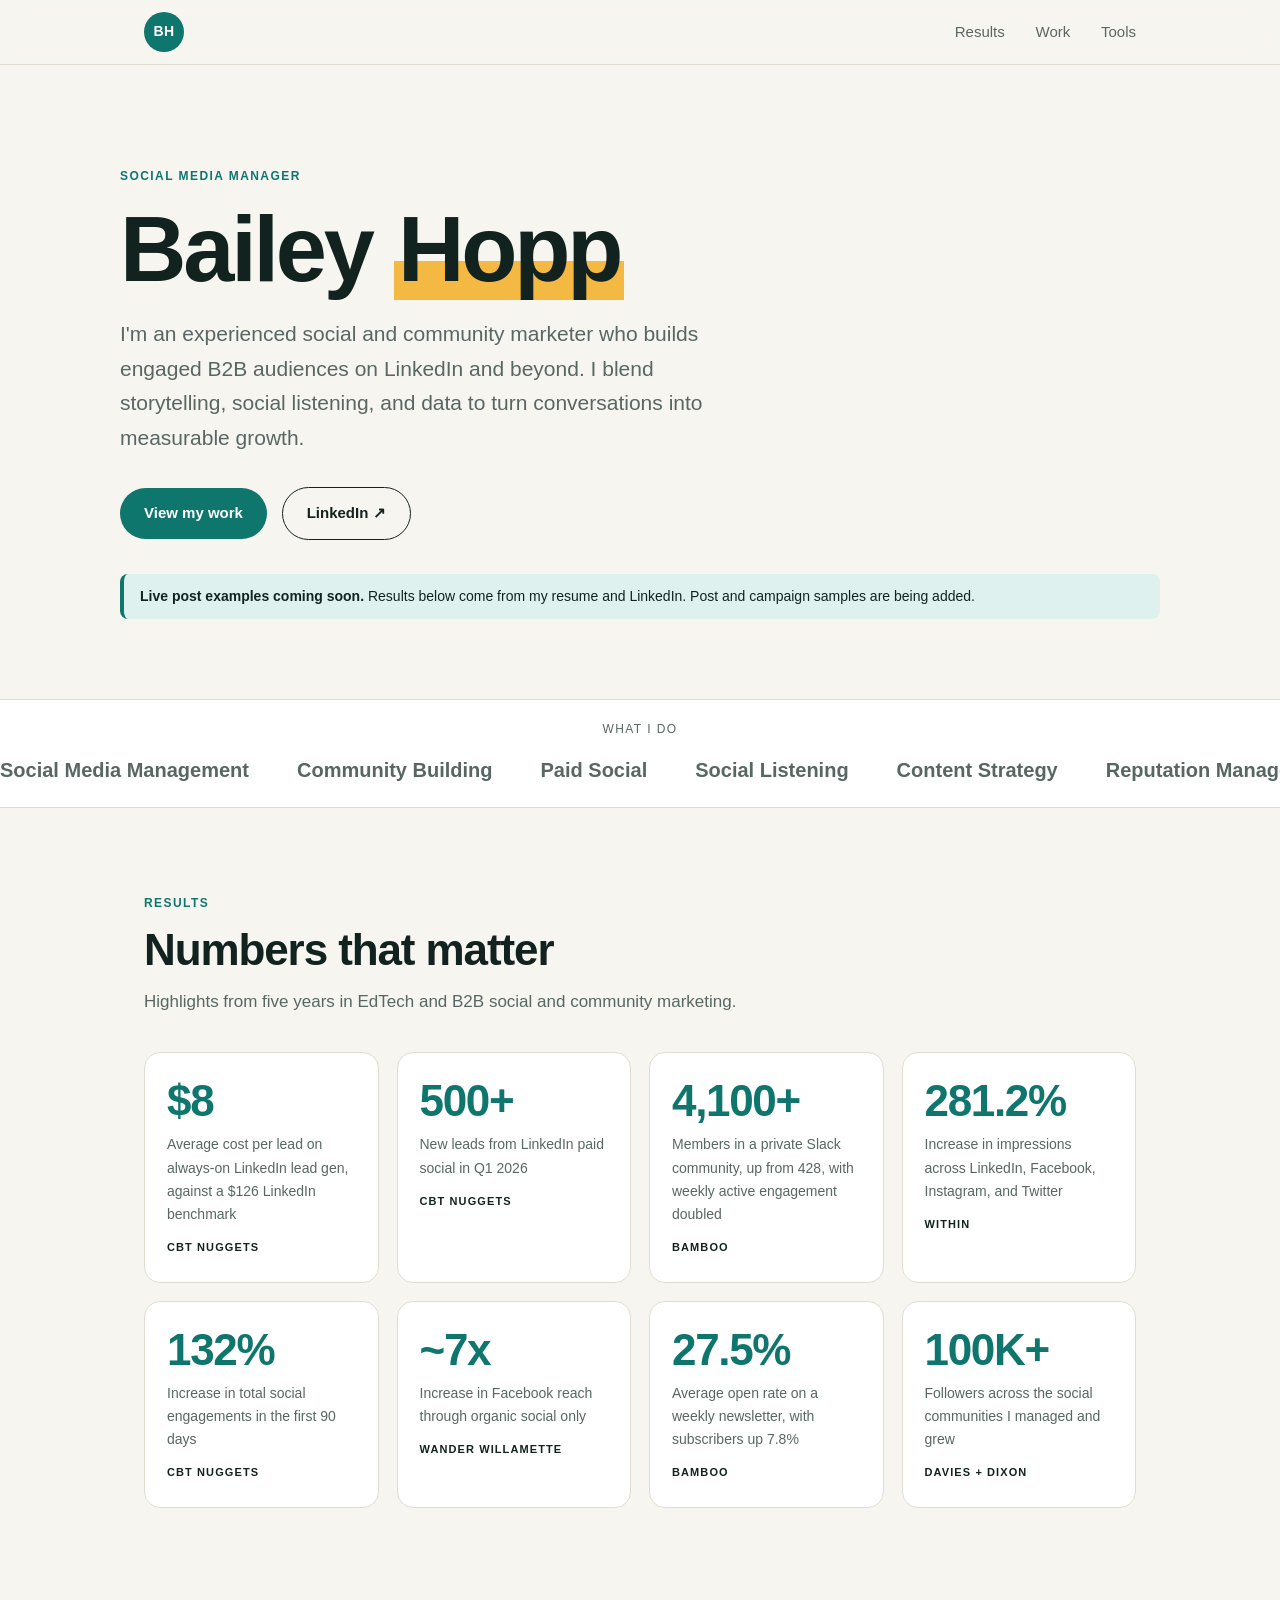
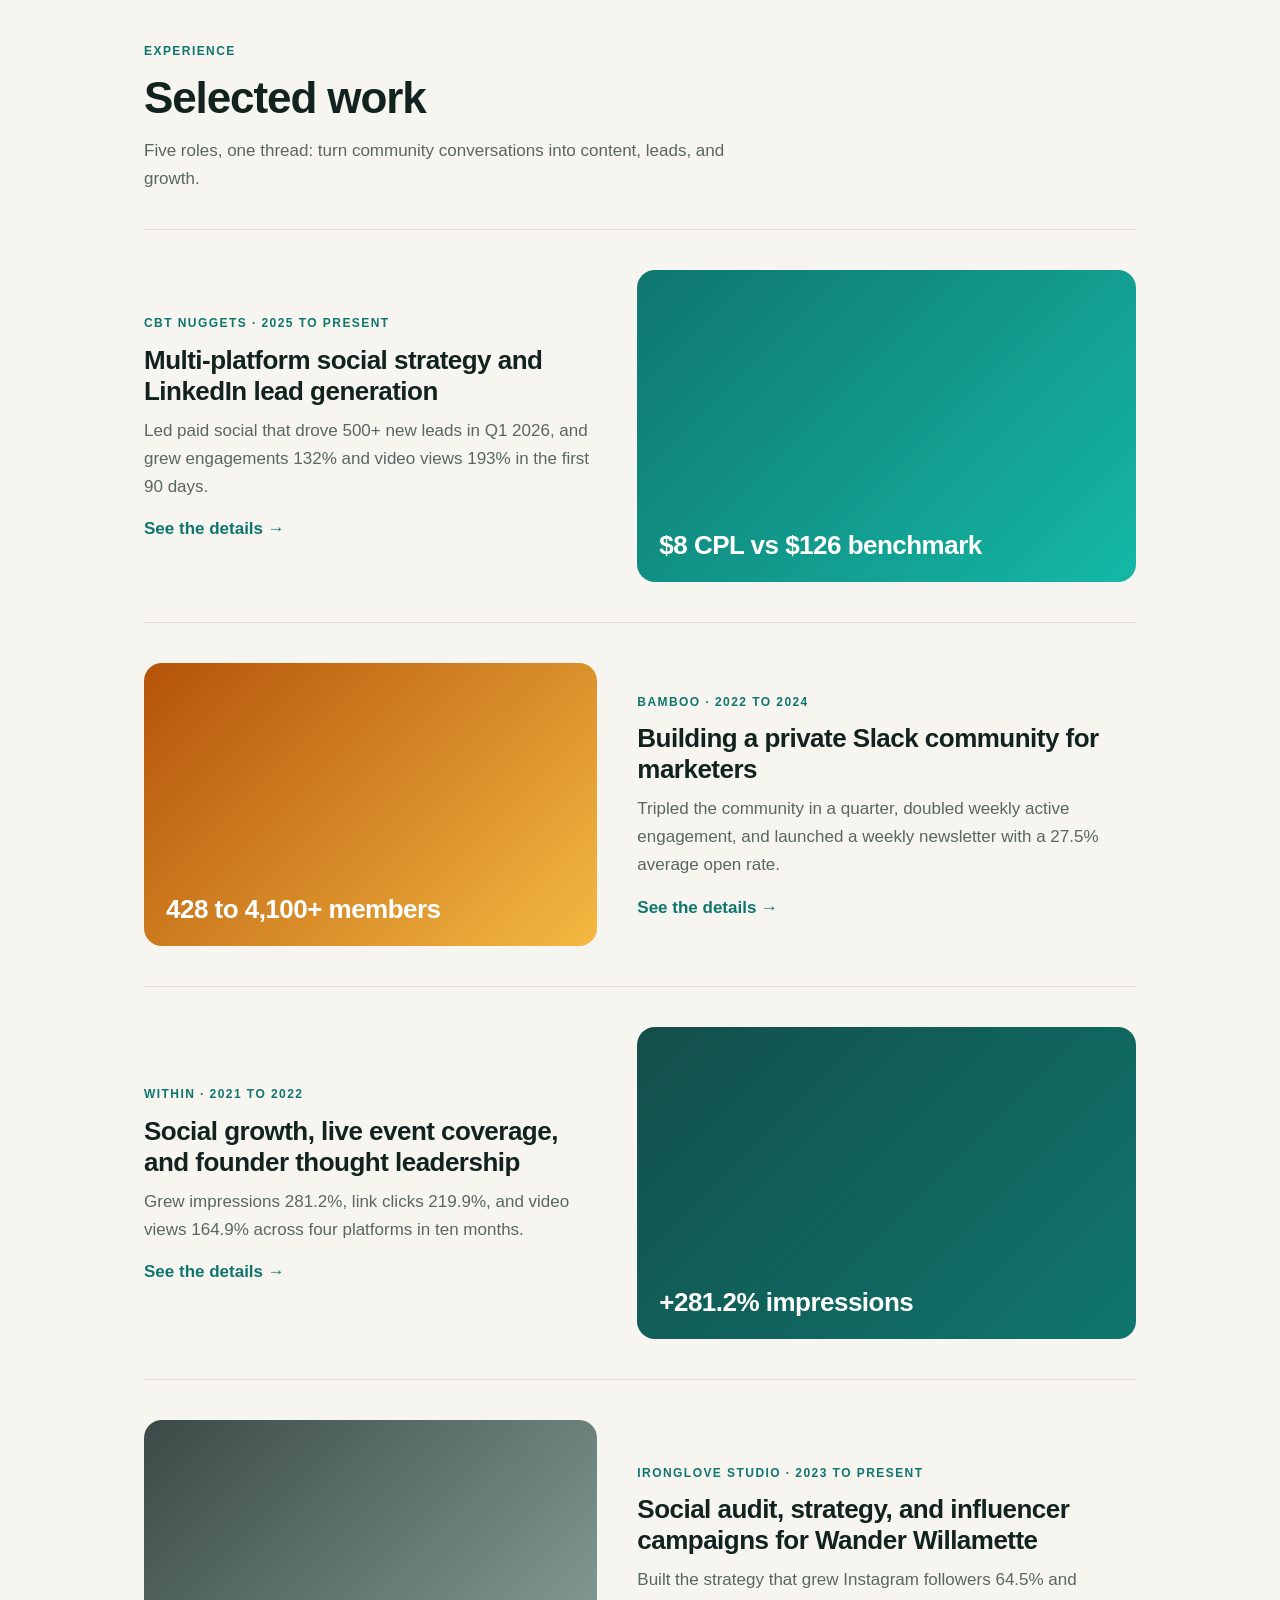
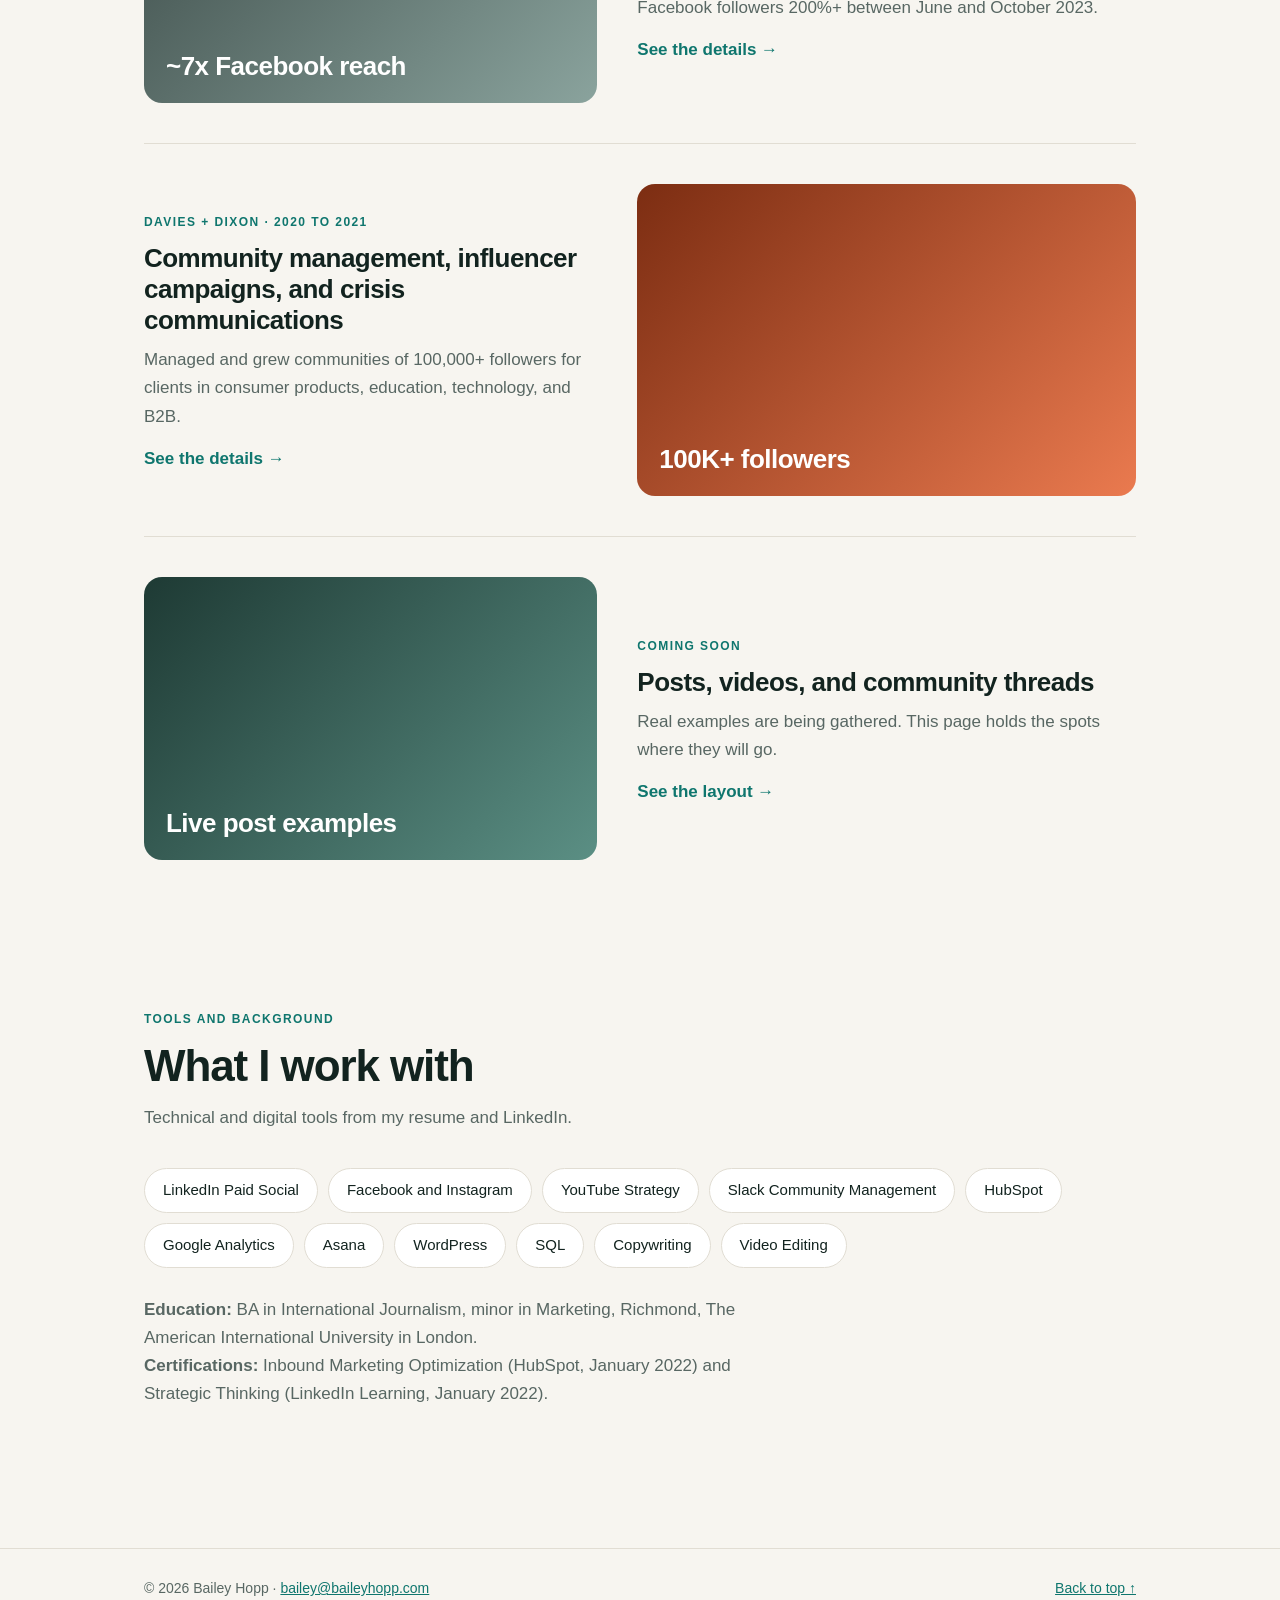
==== commit 9d24e74e: "Update index.html" ====
--- a/index.html
+++ b/index.html
@@ -49,6 +49,8 @@
         <div class="metric"><b>281.2%</b><span>Increase in impressions across LinkedIn, Facebook, Instagram, and Twitter</span><em>WITHIN</em></div>
         <div class="metric"><b>132%</b><span>Increase in total social engagements in the first 90 days</span><em>CBT Nuggets</em></div>
         <div class="metric"><b>~7x</b><span>Increase in Facebook reach through organic social only</span><em>Wander Willamette</em></div>
+        <div class="metric"><b>27.5%</b><span>Average open rate on a weekly newsletter, with subscribers up 7.8%</span><em>Bamboo</em></div>
+        <div class="metric"><b>100K+</b><span>Followers across the social communities I managed and grew</span><em>davies + dixon</em></div>
       </div>
     </section>
 
--- a/assets/style.css
+++ b/assets/style.css
@@ -79,6 +79,7 @@
 .t3 { background: linear-gradient(135deg, #134e4a, #0f766e); }
 .t4 { background: linear-gradient(135deg, #7c2d12, #ea7a4f); }
 .t5 { background: linear-gradient(135deg, #1e3a34, #5b8f84); }
+.t6 { background: linear-gradient(135deg, #3b4a47, #8aa39d); }
 .work-row h3 { font-size: 26px; line-height: 1.2; letter-spacing: -0.02em; margin: 8px 0 10px; }
 .work-row p { color: var(--muted); margin: 0 0 14px; }
 .work-row .more { font-weight: 600; color: var(--accent); }
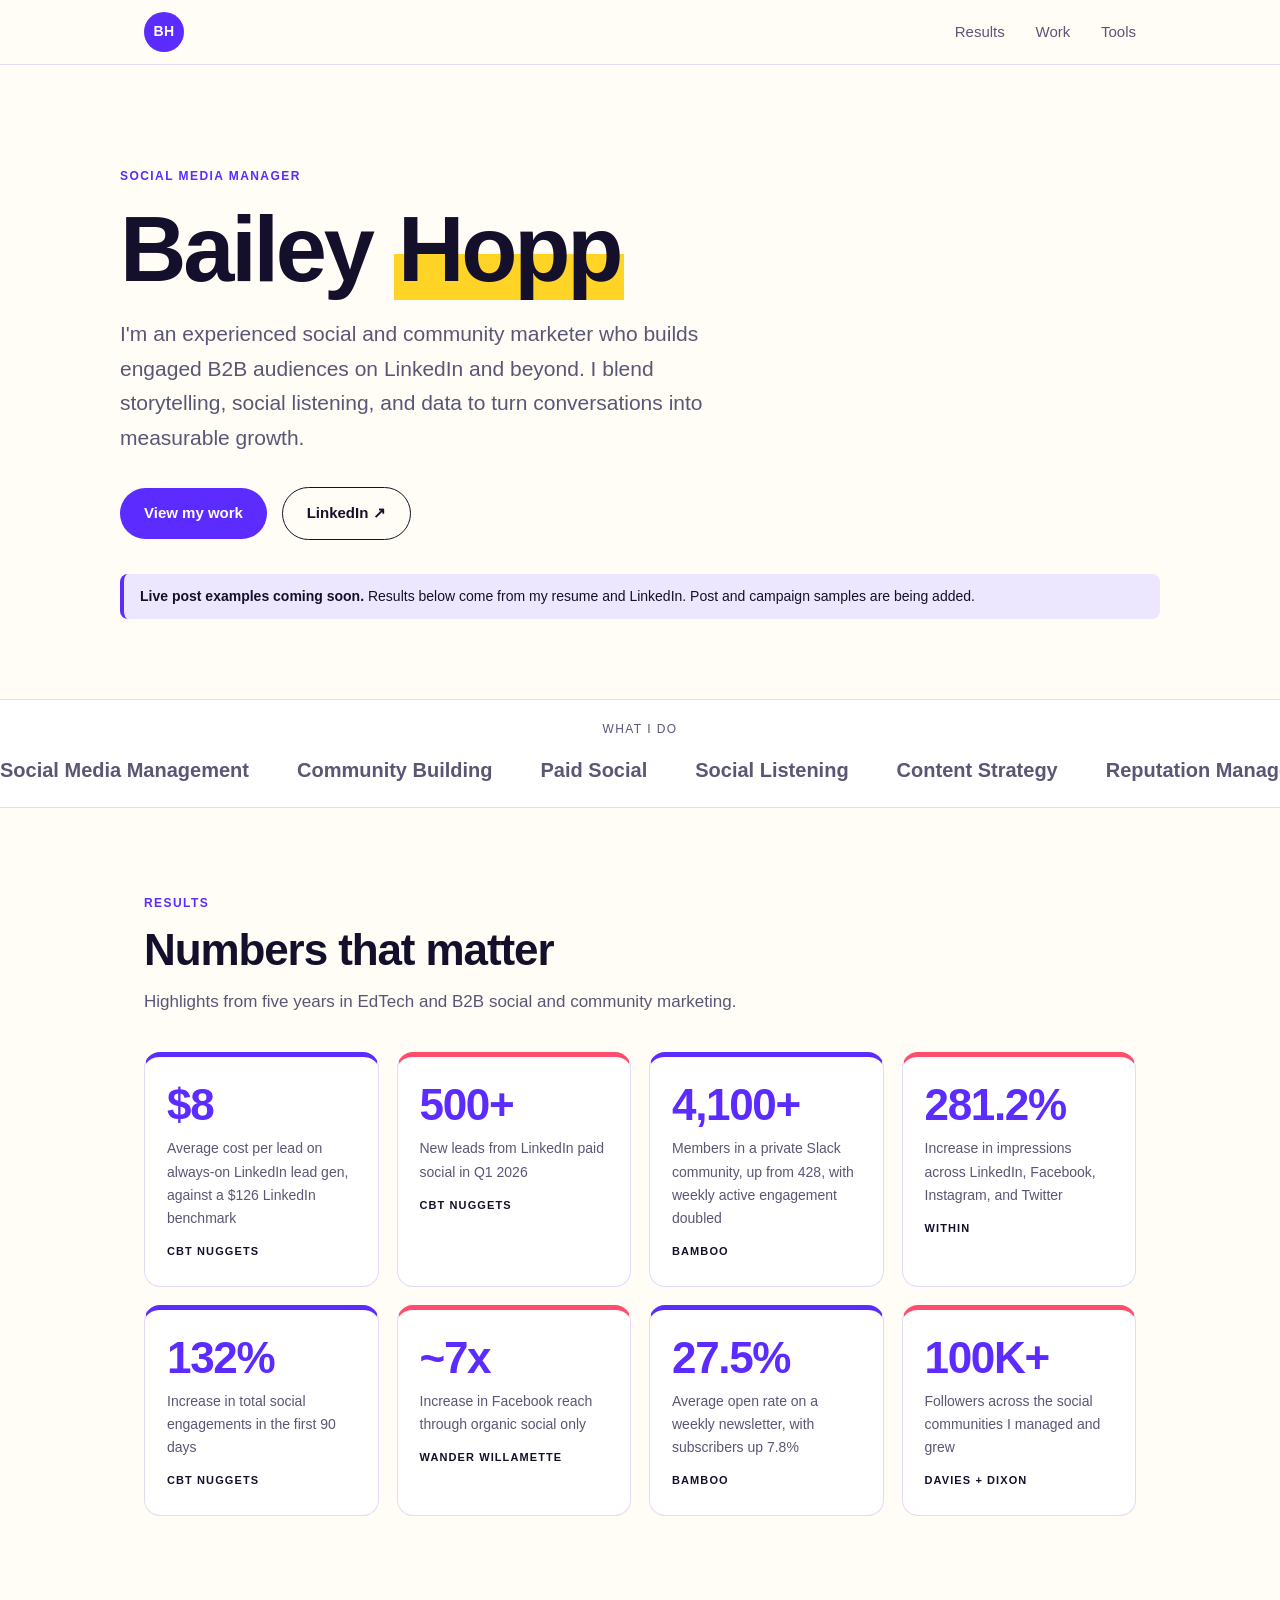
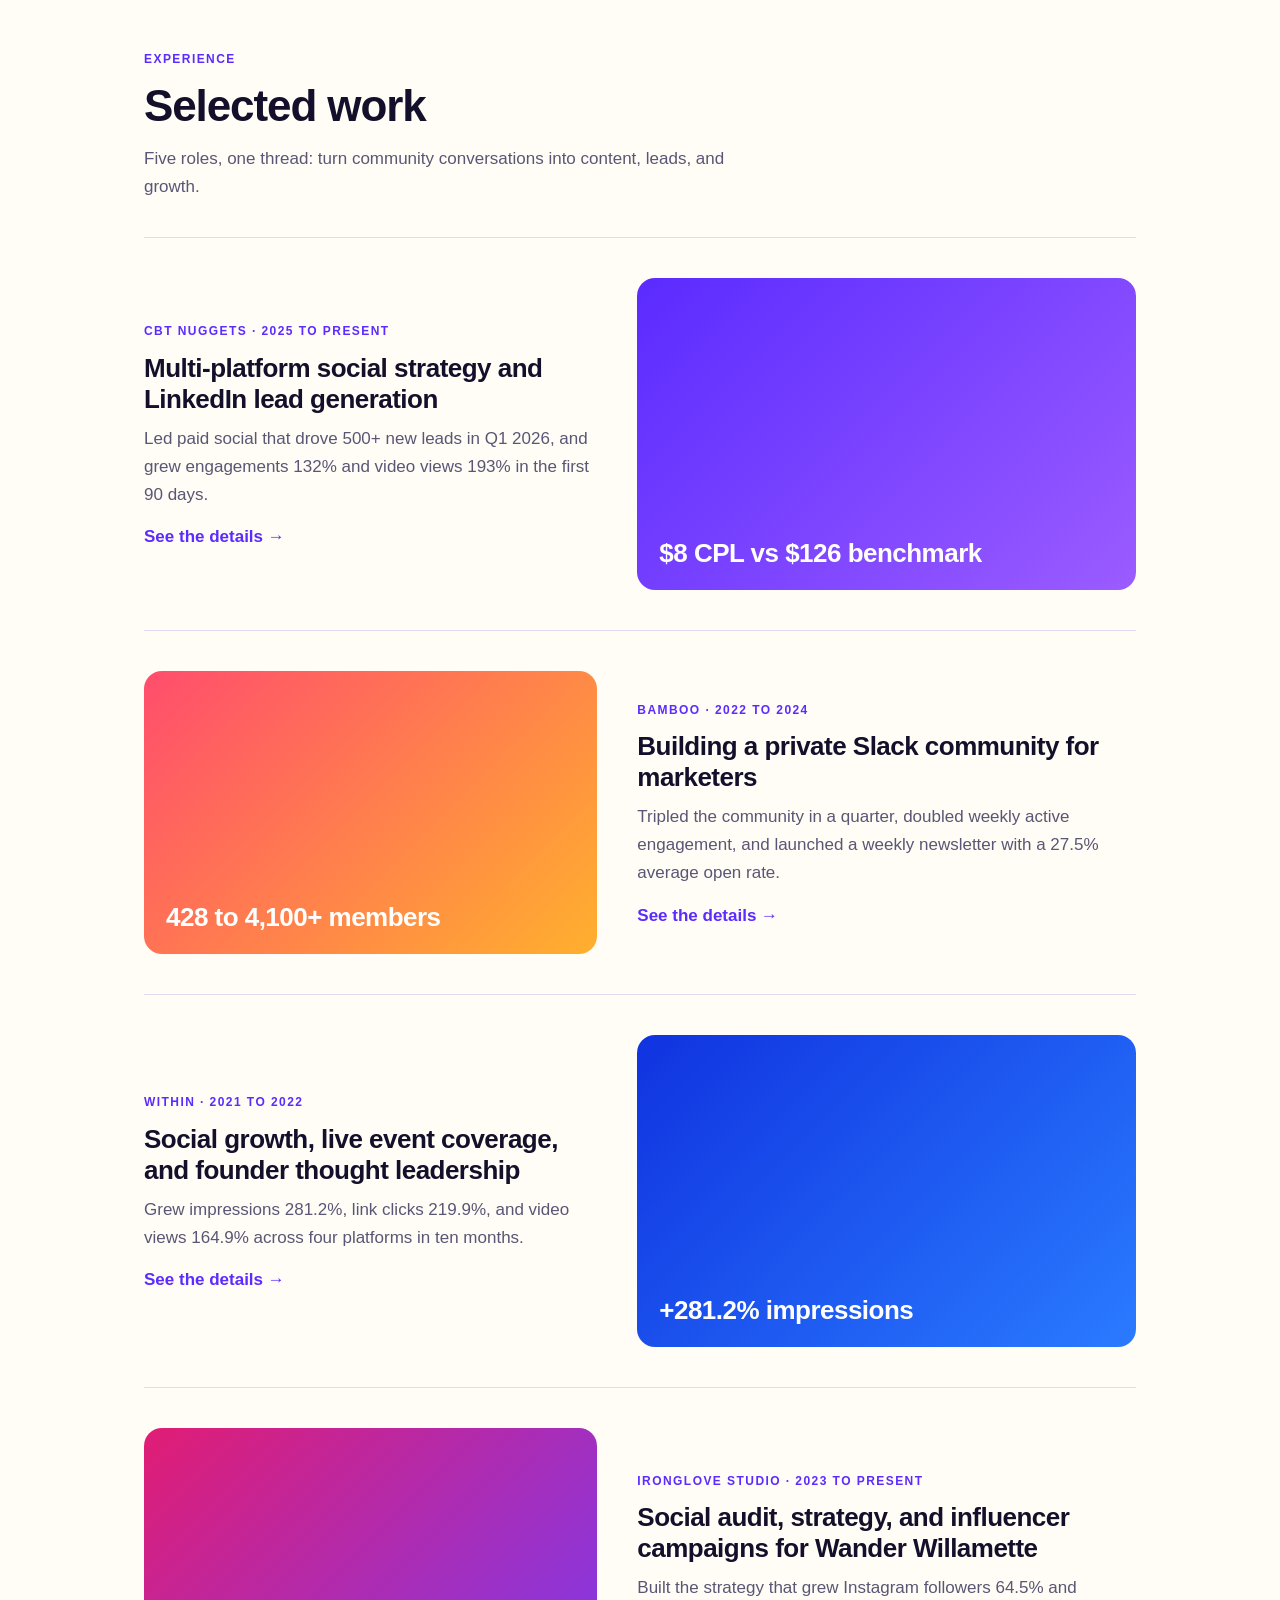
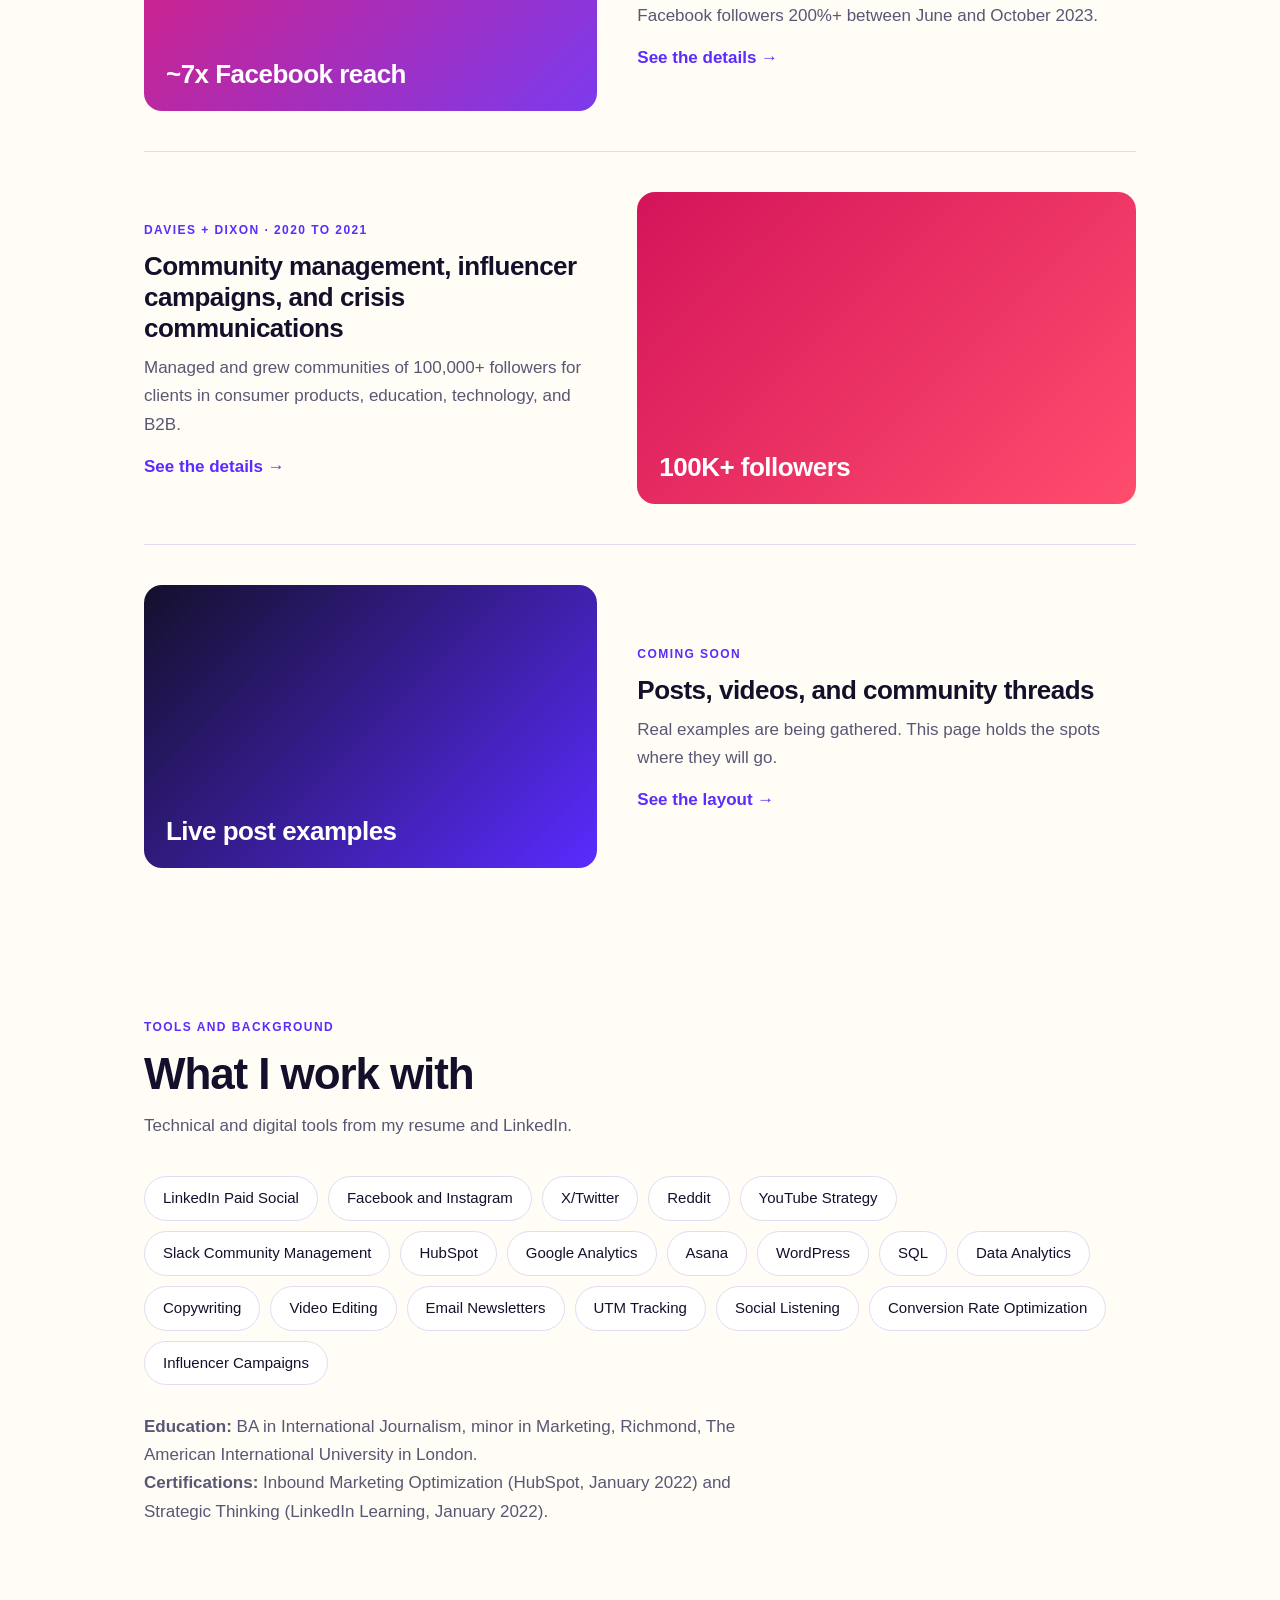
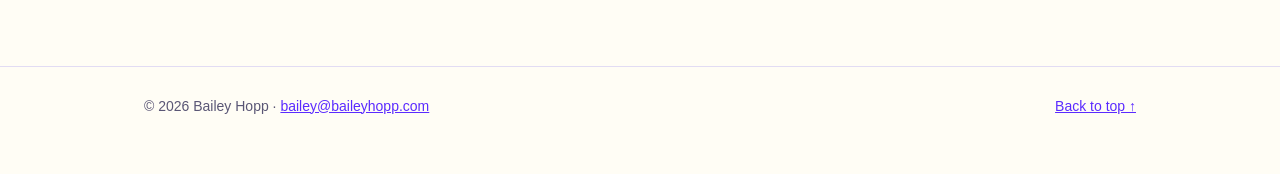
==== commit 51754c5e: "Update index.html" ====
--- a/index.html
+++ b/index.html
@@ -125,7 +125,7 @@
       <h2>What I work with</h2>
       <p class="sub">Technical and digital tools from my resume and LinkedIn.</p>
       <ul class="tools">
-        <li>LinkedIn Paid Social</li><li>Facebook and Instagram</li><li>YouTube Strategy</li><li>Slack Community Management</li><li>HubSpot</li><li>Google Analytics</li><li>Asana</li><li>WordPress</li><li>SQL</li><li>Copywriting</li><li>Video Editing</li>
+        <li>LinkedIn Paid Social</li><li>Facebook and Instagram</li><li>X/Twitter</li><li>Reddit</li><li>YouTube Strategy</li><li>Slack Community Management</li><li>HubSpot</li><li>Google Analytics</li><li>Asana</li><li>WordPress</li><li>SQL</li><li>Data Analytics</li><li>Copywriting</li><li>Video Editing</li><li>Email Newsletters</li><li>UTM Tracking</li><li>Social Listening</li><li>Conversion Rate Optimization</li><li>Influencer Campaigns</li>
       </ul>
       <p class="sub" style="margin-top:28px">
         <strong>Education:</strong> BA in International Journalism, minor in Marketing, Richmond, The American International University in London.<br>
--- a/assets/style.css
+++ b/assets/style.css
@@ -1,28 +1,28 @@
 :root {
-  --bg: #f7f5f0;
+  --bg: #fffdf5;
   --surface: #ffffff;
-  --ink: #12231f;
-  --muted: #586763;
-  --accent: #0f766e;
+  --ink: #14102b;
+  --muted: #5a5675;
+  --accent: #5b2bff;
   --accent-ink: #ffffff;
-  --accent-soft: #dff1ee;
-  --highlight: #f4b942;
-  --line: #e1ddd3;
+  --accent-soft: #ece6ff;
+  --highlight: #ffd426;
+  --line: #e2dcf3;
   --max: 1040px;
   --sans: "Inter", -apple-system, BlinkMacSystemFont, "Segoe UI", Helvetica, Arial, sans-serif;
   --serif: Georgia, "Times New Roman", serif;
 }
 @media (prefers-color-scheme: dark) {
   :root {
-    --bg: #0d1816;
-    --surface: #142421;
-    --ink: #eef3f1;
-    --muted: #9bb0aa;
-    --accent: #3fc1b2;
-    --accent-ink: #06201c;
-    --accent-soft: #163733;
-    --highlight: #f4b942;
-    --line: #25403b;
+    --bg: #0f0a24;
+    --surface: #1a1238;
+    --ink: #f6f3ff;
+    --muted: #b4abd9;
+    --accent: #a98bff;
+    --accent-ink: #0f0a24;
+    --accent-soft: #2a1d63;
+    --highlight: #ffd426;
+    --line: #33285f;
   }
 }
 * { box-sizing: border-box; }
@@ -42,7 +42,7 @@
 .hero { padding: 96px 0 56px; }
 .eyebrow, .tag { display: inline-block; font-size: 12px; font-weight: 700; letter-spacing: .12em; text-transform: uppercase; color: var(--accent); }
 .hero h1 { font-size: clamp(44px, 8vw, 92px); line-height: 1.02; letter-spacing: -0.035em; margin: 14px 0 20px; }
-.hero h1 mark { background: linear-gradient(transparent 62%, var(--highlight) 62%); color: inherit; padding: 0 4px; }
+.hero h1 mark { background: linear-gradient(transparent 55%, var(--highlight) 55%); color: inherit; padding: 0 4px; }
 .hero p.lead { font-size: 21px; color: var(--muted); max-width: 620px; margin: 0 0 32px; }
 .btn { display: inline-block; padding: 13px 24px; border-radius: 999px; background: var(--accent); color: var(--accent-ink); text-decoration: none; font-weight: 600; font-size: 15px; margin: 0 10px 10px 0; transition: transform .15s; }
 .btn:hover { transform: translateY(-2px); }
@@ -64,7 +64,8 @@
 
 /* Stat grid */
 .metrics { display: grid; grid-template-columns: repeat(auto-fit, minmax(200px, 1fr)); gap: 18px; margin: 24px 0; }
-.metric { background: var(--surface); border: 1px solid var(--line); border-radius: 16px; padding: 26px 22px; }
+.metric { background: var(--surface); border: 1px solid var(--line); border-radius: 16px; padding: 26px 22px; border-top: 5px solid var(--accent); }
+.metric:nth-child(even) { border-top-color: #ff4d6d; }
 .metric b { display: block; font-size: 44px; line-height: 1; letter-spacing: -0.03em; color: var(--accent); }
 .metric span { display: block; margin-top: 10px; font-size: 14px; color: var(--muted); }
 .metric em { display: block; margin-top: 12px; font-style: normal; font-size: 11px; font-weight: 700; letter-spacing: .1em; text-transform: uppercase; }
@@ -72,14 +73,14 @@
 /* Featured work rows */
 .work-row { display: grid; grid-template-columns: 1fr 1.1fr; gap: 40px; align-items: center; padding: 40px 0; border-top: 1px solid var(--line); text-decoration: none; color: var(--ink); }
 .work-row:nth-child(even) .thumb { order: 2; }
-.work-row .thumb { aspect-ratio: 16 / 10; border-radius: 18px; display: flex; align-items: flex-end; padding: 22px; font-weight: 800; font-size: 26px; line-height: 1.1; letter-spacing: -0.02em; color: var(--accent-ink); transition: transform .2s; }
+.work-row .thumb { aspect-ratio: 16 / 10; border-radius: 18px; display: flex; align-items: flex-end; padding: 22px; font-weight: 800; font-size: 26px; line-height: 1.1; letter-spacing: -0.02em; color: #ffffff; transition: transform .2s; }
 .work-row:hover .thumb { transform: scale(1.015); }
-.t1 { background: linear-gradient(135deg, #0f766e, #14b8a6); }
-.t2 { background: linear-gradient(135deg, #b45309, #f4b942); color: #1d1405; }
-.t3 { background: linear-gradient(135deg, #134e4a, #0f766e); }
-.t4 { background: linear-gradient(135deg, #7c2d12, #ea7a4f); }
-.t5 { background: linear-gradient(135deg, #1e3a34, #5b8f84); }
-.t6 { background: linear-gradient(135deg, #3b4a47, #8aa39d); }
+.t1 { background: linear-gradient(135deg, #5b2bff, #9b5cff); }
+.t2 { background: linear-gradient(135deg, #ff4d6d, #ffb02e); color: #1a0b2e; }
+.t3 { background: linear-gradient(135deg, #1033e0, #2a7bff); }
+.t4 { background: linear-gradient(135deg, #d4145a, #ff4d6d); }
+.t5 { background: linear-gradient(135deg, #14102b, #5b2bff); }
+.t6 { background: linear-gradient(135deg, #e11d74, #7c3aed); }
 .work-row h3 { font-size: 26px; line-height: 1.2; letter-spacing: -0.02em; margin: 8px 0 10px; }
 .work-row p { color: var(--muted); margin: 0 0 14px; }
 .work-row .more { font-weight: 600; color: var(--accent); }
@@ -108,3 +109,6 @@
 .social { background: var(--surface); border: 1px solid var(--line); border-radius: 16px; padding: 20px 22px; margin: 18px 0; font-size: 15.5px; white-space: pre-line; }
 .social .tag { display: block; margin-bottom: 8px; }
 .back { font-size: 14px; font-weight: 600; text-decoration: none; }
+
+/* Dark mode: yellow text instead of a highlight band, for legibility */
+@media (prefers-color-scheme: dark) { .hero h1 mark { background: none; color: var(--highlight); } }
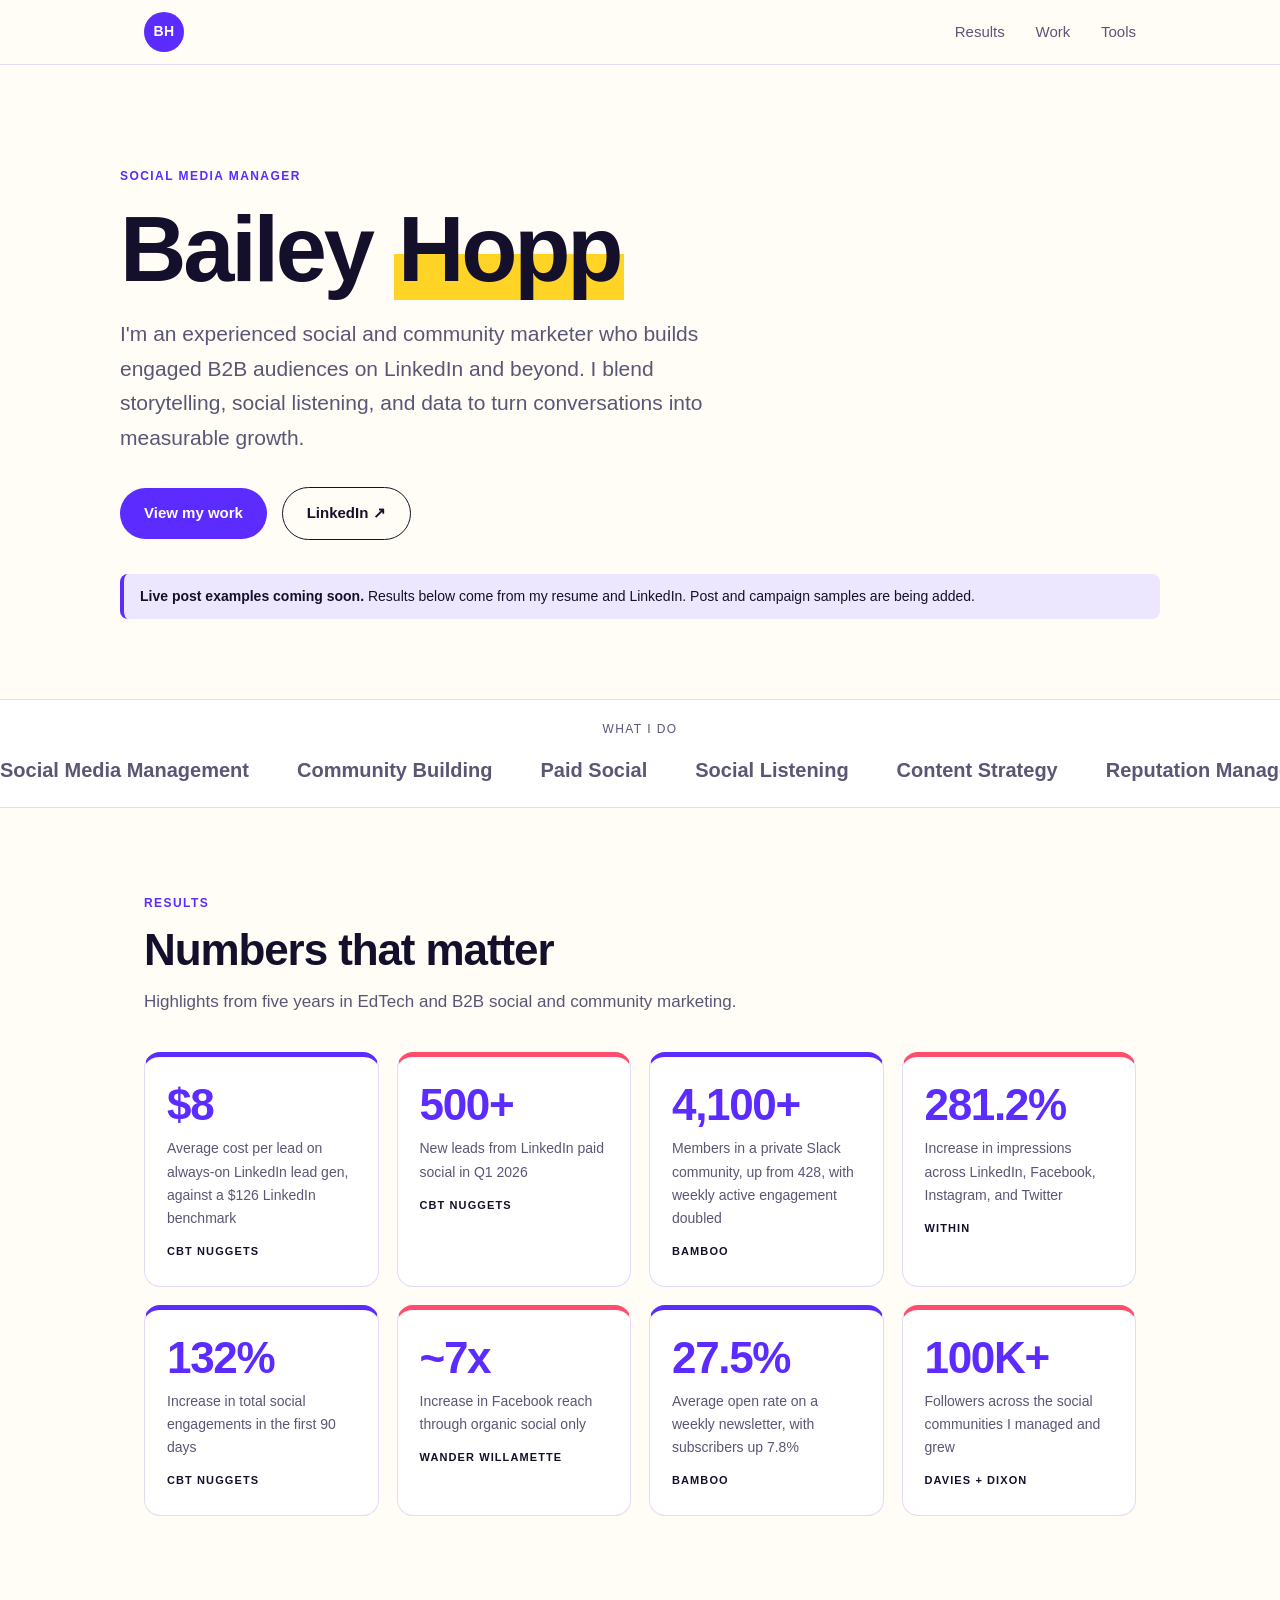
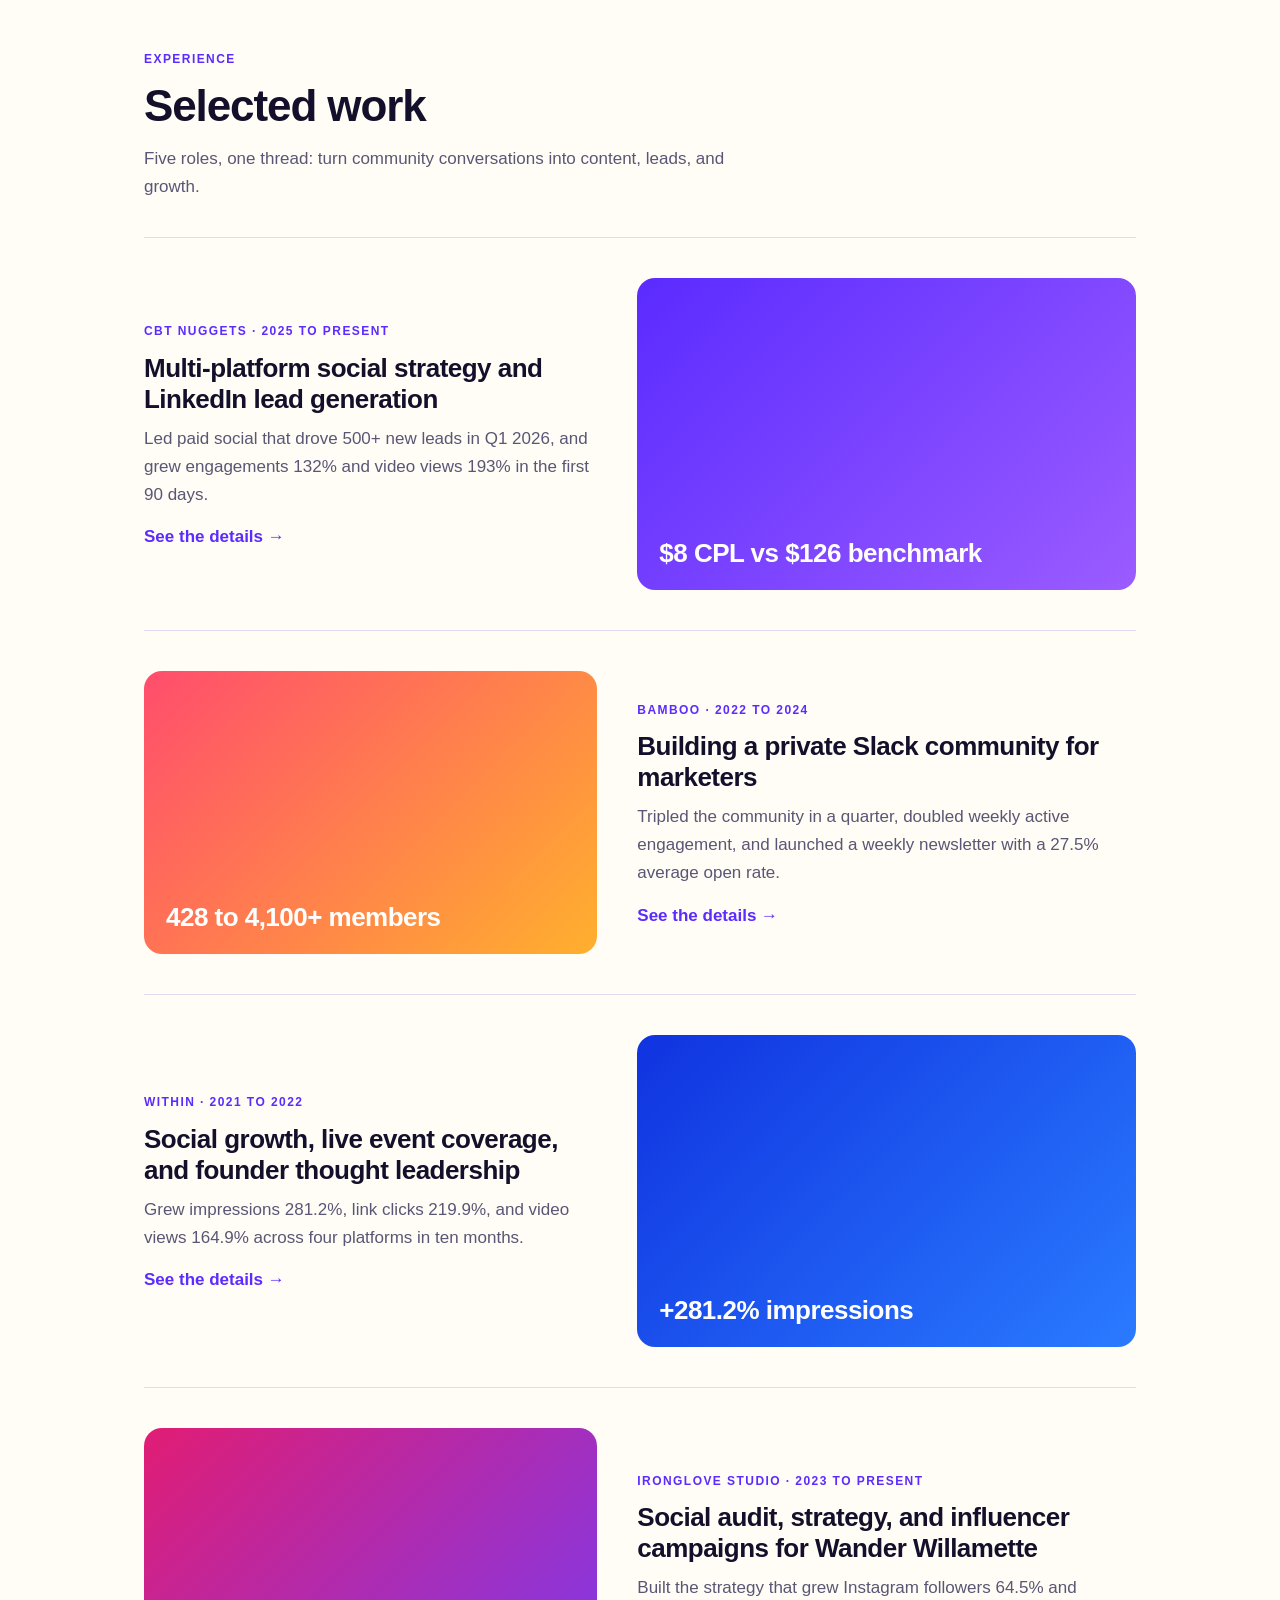
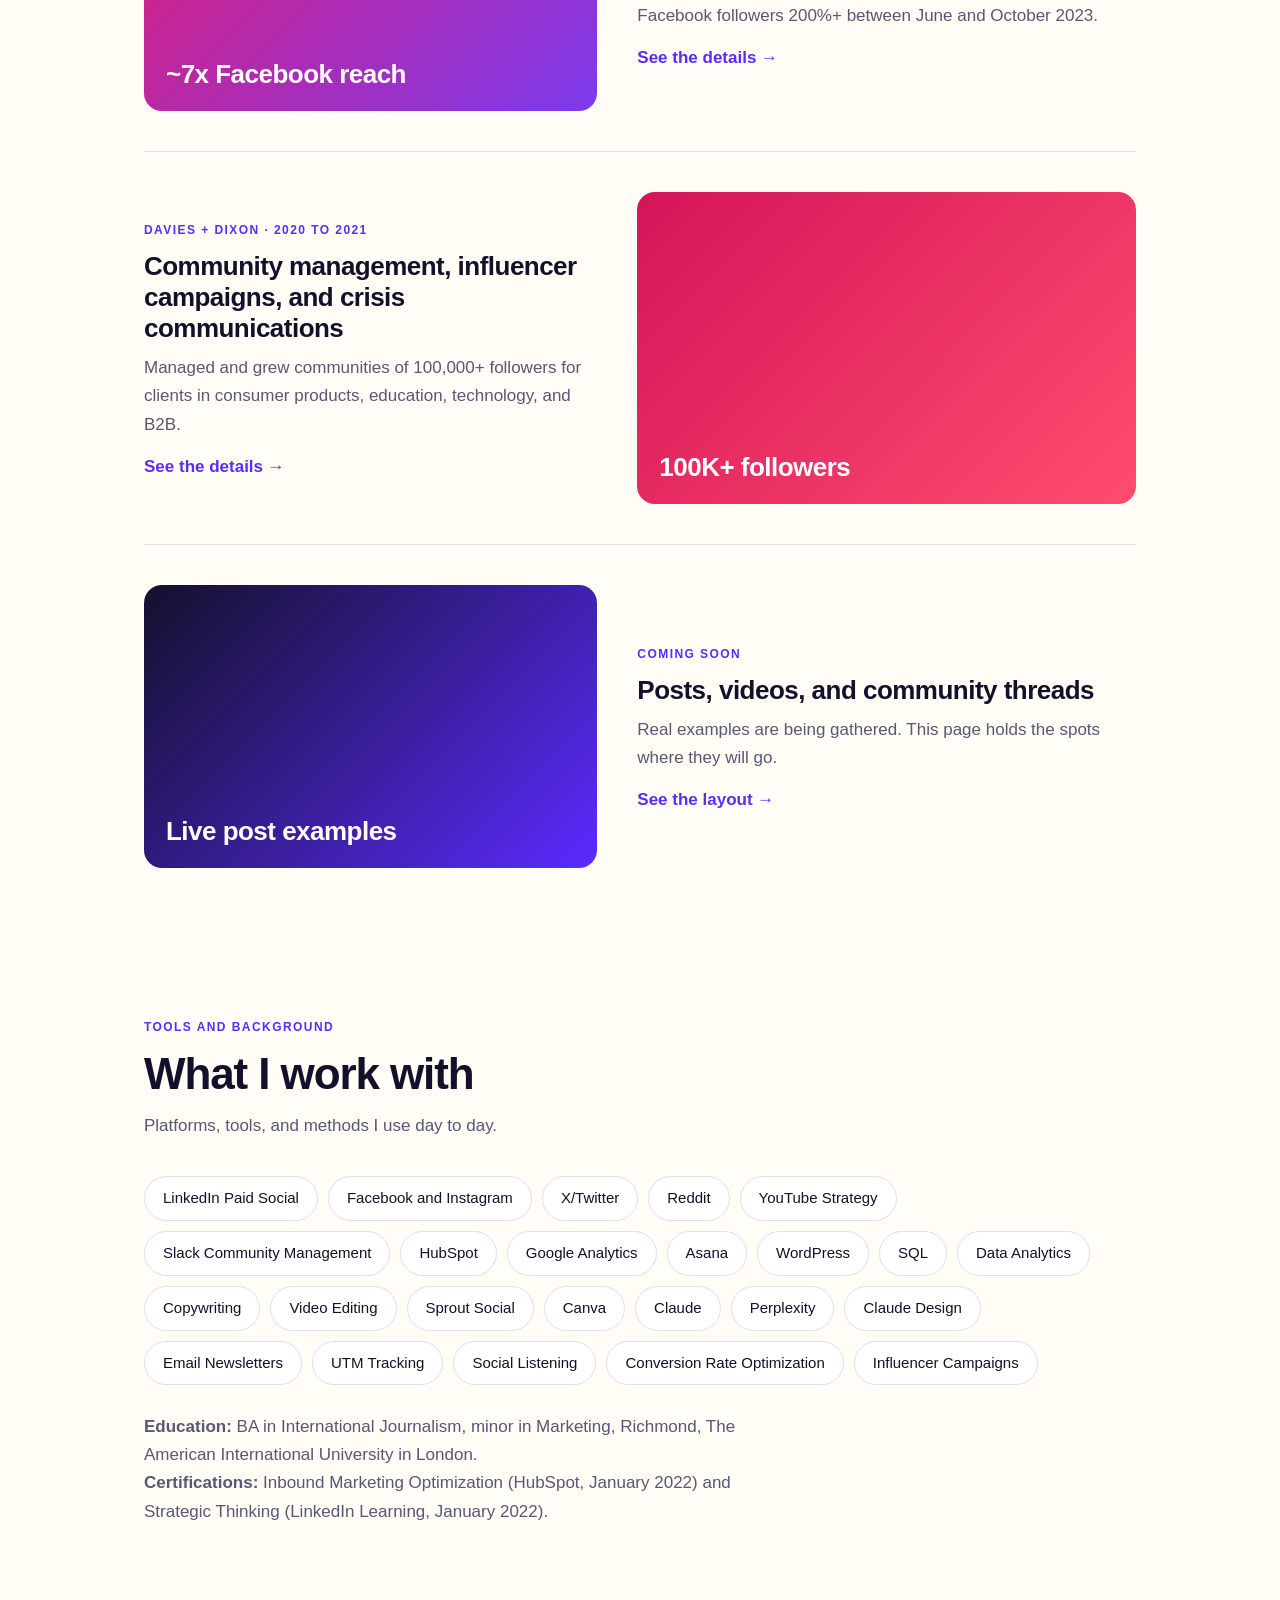
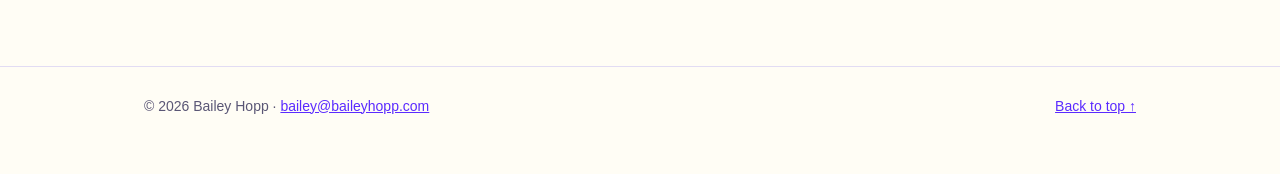
==== commit 666e937b: "Update index.html" ====
--- a/index.html
+++ b/index.html
@@ -123,9 +123,9 @@
     <section id="tools">
       <span class="eyebrow">Tools and background</span>
       <h2>What I work with</h2>
-      <p class="sub">Technical and digital tools from my resume and LinkedIn.</p>
+      <p class="sub">Platforms, tools, and methods I use day to day.</p>
       <ul class="tools">
-        <li>LinkedIn Paid Social</li><li>Facebook and Instagram</li><li>X/Twitter</li><li>Reddit</li><li>YouTube Strategy</li><li>Slack Community Management</li><li>HubSpot</li><li>Google Analytics</li><li>Asana</li><li>WordPress</li><li>SQL</li><li>Data Analytics</li><li>Copywriting</li><li>Video Editing</li><li>Email Newsletters</li><li>UTM Tracking</li><li>Social Listening</li><li>Conversion Rate Optimization</li><li>Influencer Campaigns</li>
+        <li>LinkedIn Paid Social</li><li>Facebook and Instagram</li><li>X/Twitter</li><li>Reddit</li><li>YouTube Strategy</li><li>Slack Community Management</li><li>HubSpot</li><li>Google Analytics</li><li>Asana</li><li>WordPress</li><li>SQL</li><li>Data Analytics</li><li>Copywriting</li><li>Video Editing</li><li>Sprout Social</li><li>Canva</li><li>Claude</li><li>Perplexity</li><li>Claude Design</li><li>Email Newsletters</li><li>UTM Tracking</li><li>Social Listening</li><li>Conversion Rate Optimization</li><li>Influencer Campaigns</li>
       </ul>
       <p class="sub" style="margin-top:28px">
         <strong>Education:</strong> BA in International Journalism, minor in Marketing, Richmond, The American International University in London.<br>
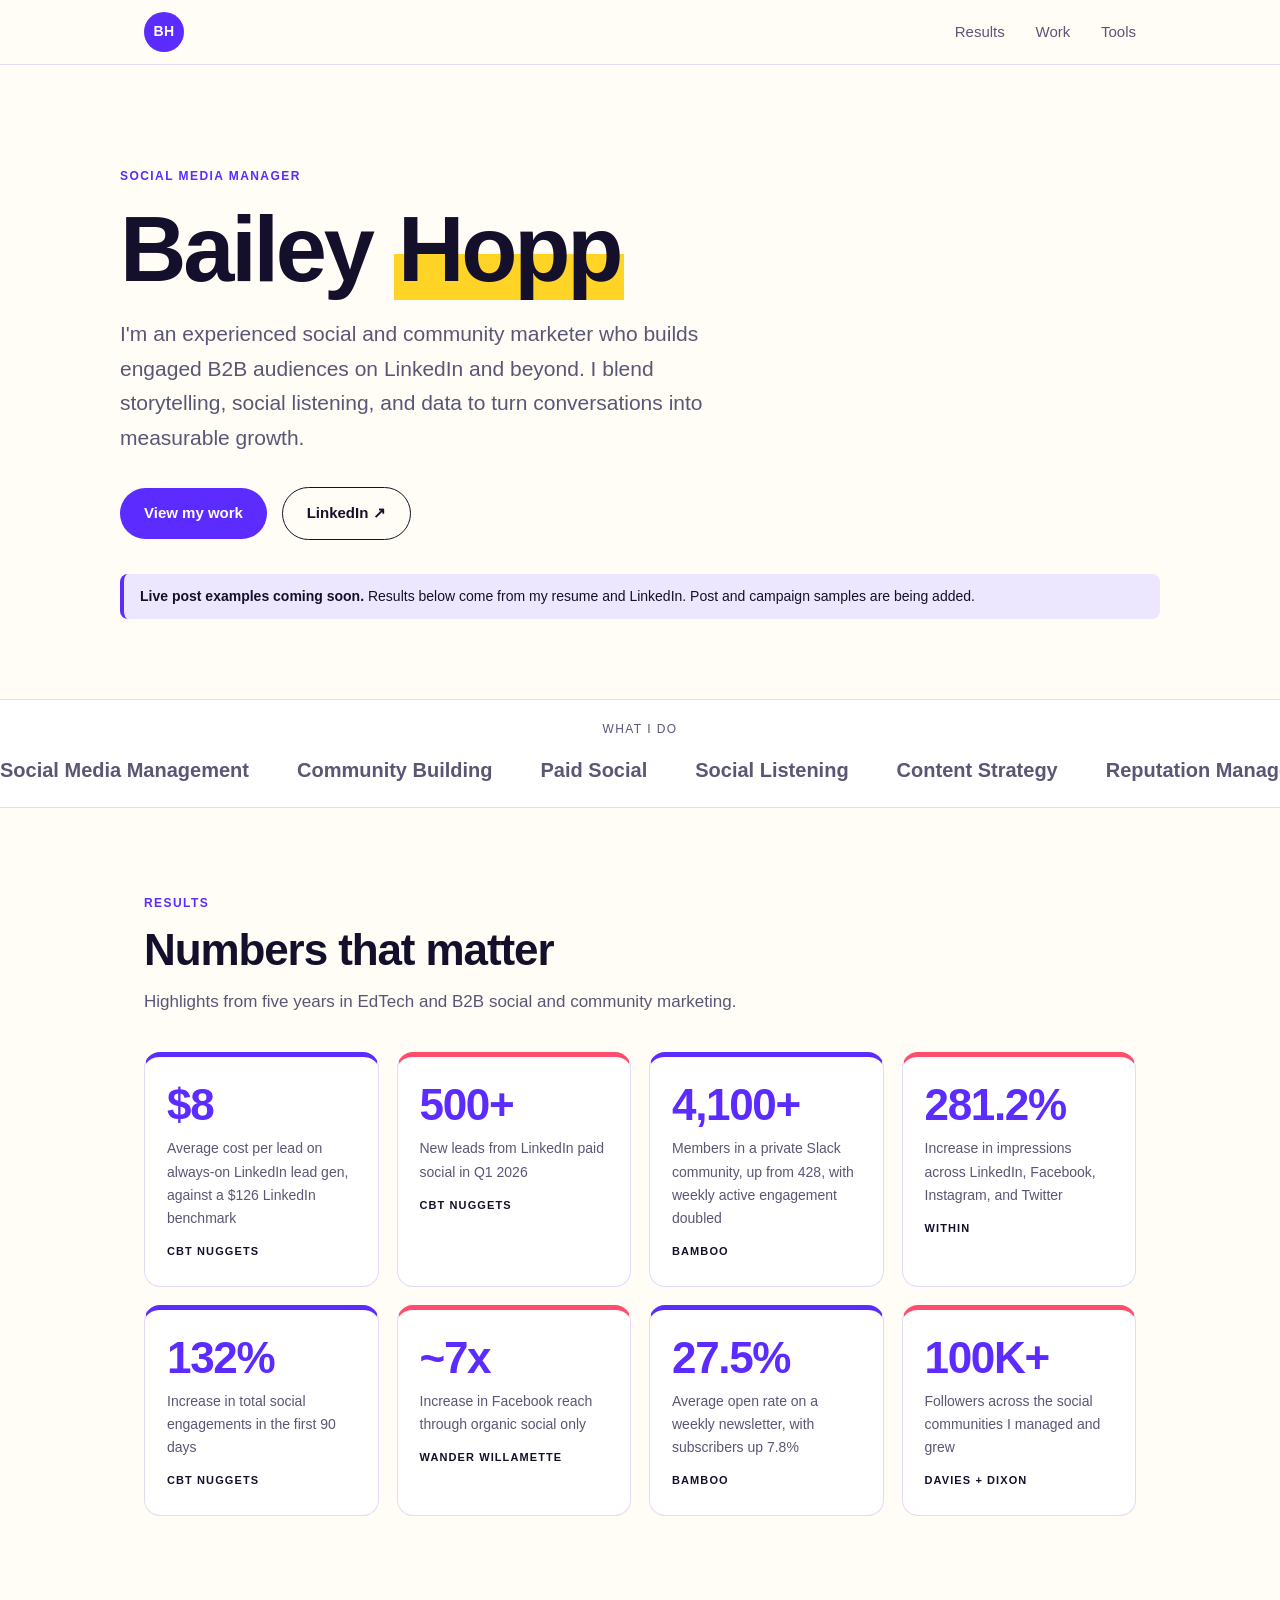
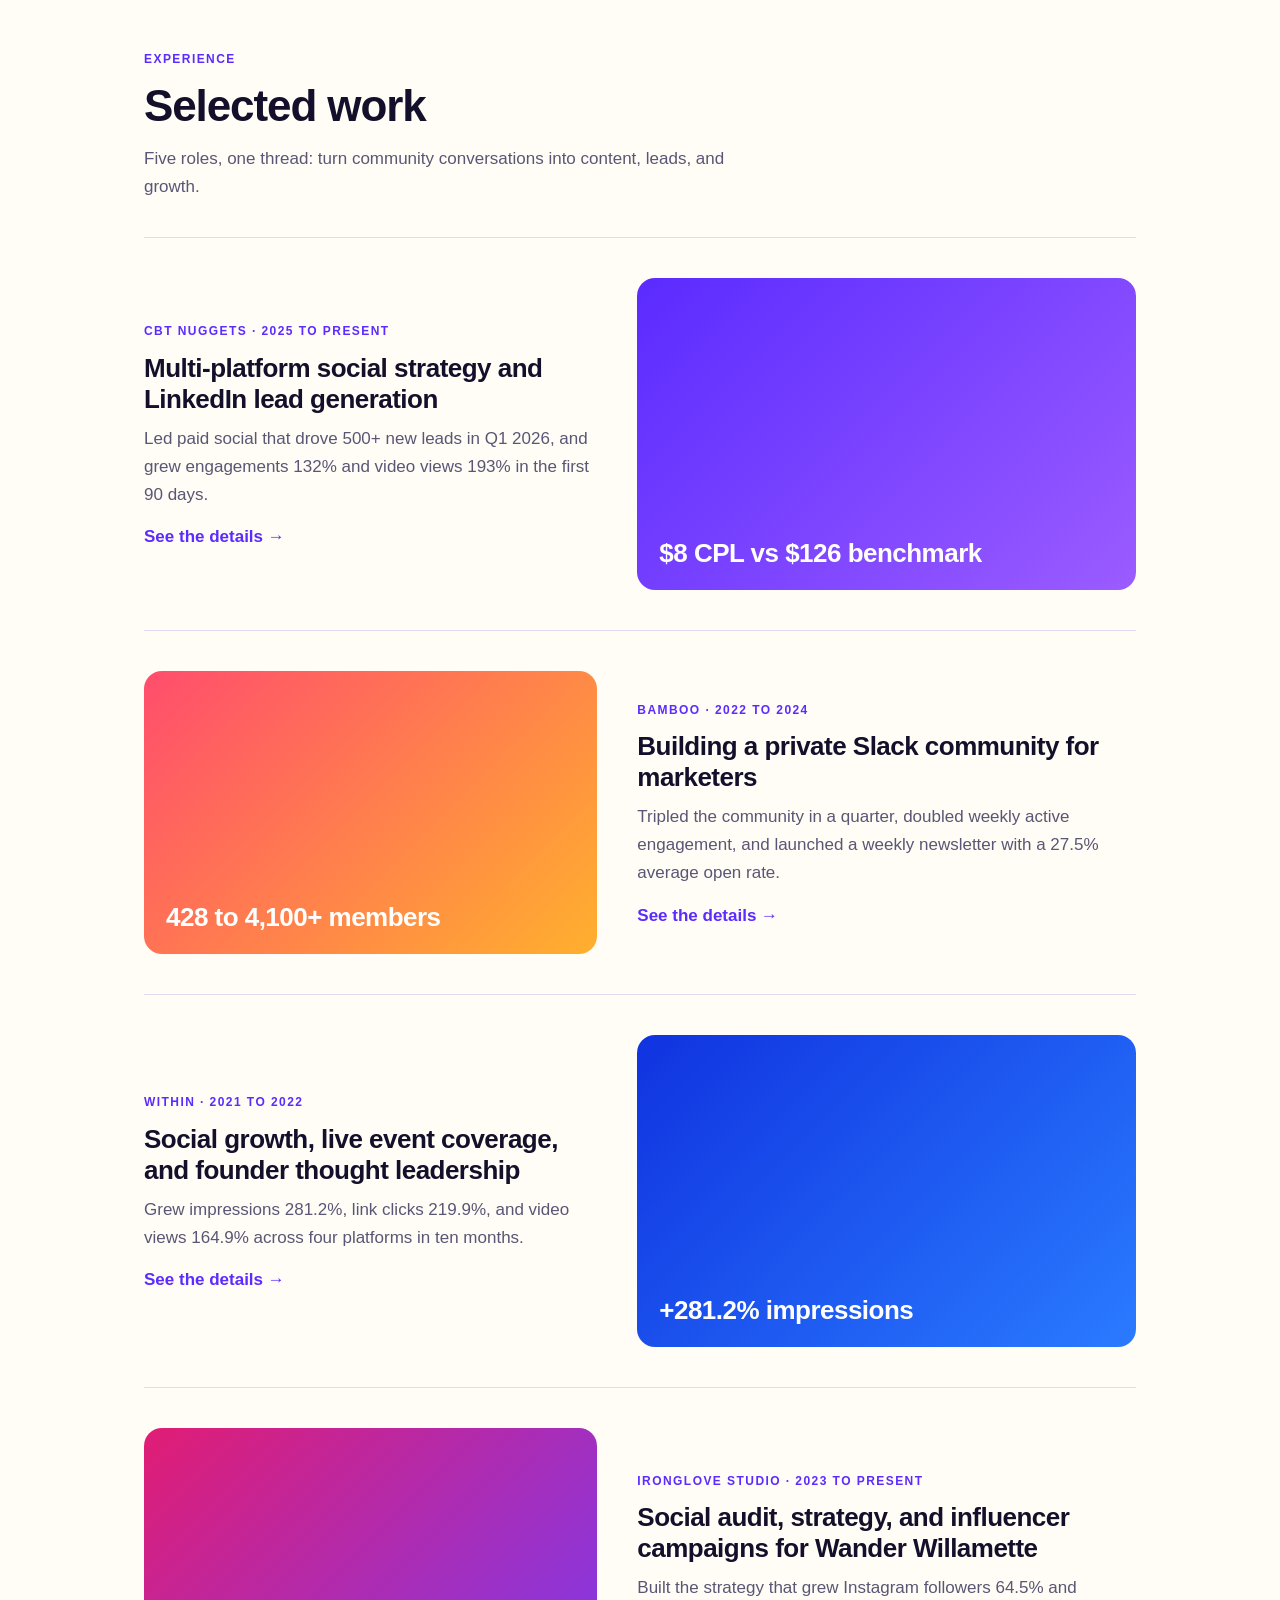
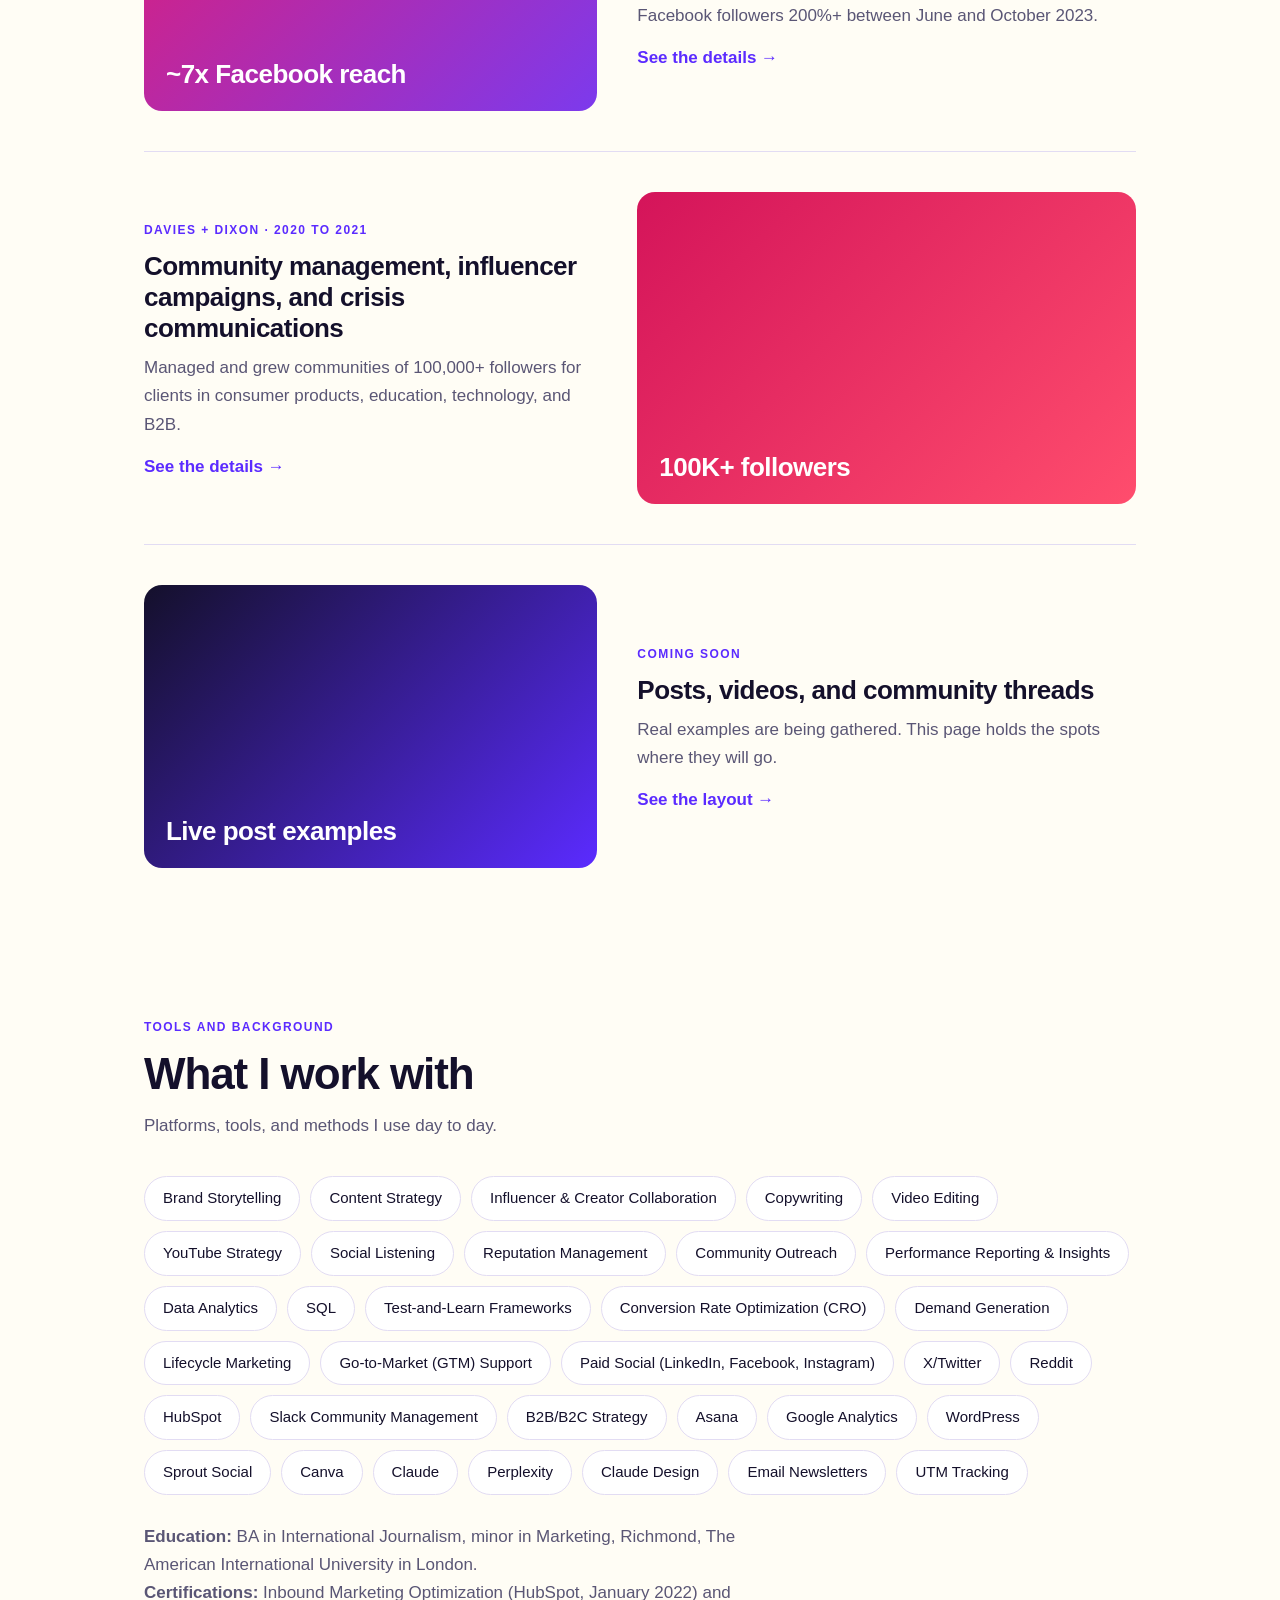
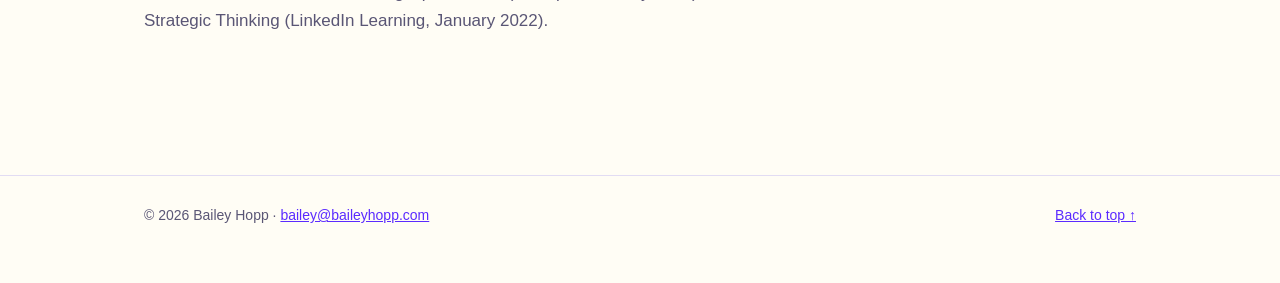
==== commit 15e63ebc: "Update index.html" ====
--- a/index.html
+++ b/index.html
@@ -125,7 +125,7 @@
       <h2>What I work with</h2>
       <p class="sub">Platforms, tools, and methods I use day to day.</p>
       <ul class="tools">
-        <li>LinkedIn Paid Social</li><li>Facebook and Instagram</li><li>X/Twitter</li><li>Reddit</li><li>YouTube Strategy</li><li>Slack Community Management</li><li>HubSpot</li><li>Google Analytics</li><li>Asana</li><li>WordPress</li><li>SQL</li><li>Data Analytics</li><li>Copywriting</li><li>Video Editing</li><li>Sprout Social</li><li>Canva</li><li>Claude</li><li>Perplexity</li><li>Claude Design</li><li>Email Newsletters</li><li>UTM Tracking</li><li>Social Listening</li><li>Conversion Rate Optimization</li><li>Influencer Campaigns</li>
+        <li>Brand Storytelling</li><li>Content Strategy</li><li>Influencer &amp; Creator Collaboration</li><li>Copywriting</li><li>Video Editing</li><li>YouTube Strategy</li><li>Social Listening</li><li>Reputation Management</li><li>Community Outreach</li><li>Performance Reporting &amp; Insights</li><li>Data Analytics</li><li>SQL</li><li>Test-and-Learn Frameworks</li><li>Conversion Rate Optimization (CRO)</li><li>Demand Generation</li><li>Lifecycle Marketing</li><li>Go-to-Market (GTM) Support</li><li>Paid Social (LinkedIn, Facebook, Instagram)</li><li>X/Twitter</li><li>Reddit</li><li>HubSpot</li><li>Slack Community Management</li><li>B2B/B2C Strategy</li><li>Asana</li><li>Google Analytics</li><li>WordPress</li><li>Sprout Social</li><li>Canva</li><li>Claude</li><li>Perplexity</li><li>Claude Design</li><li>Email Newsletters</li><li>UTM Tracking</li>
       </ul>
       <p class="sub" style="margin-top:28px">
         <strong>Education:</strong> BA in International Journalism, minor in Marketing, Richmond, The American International University in London.<br>
